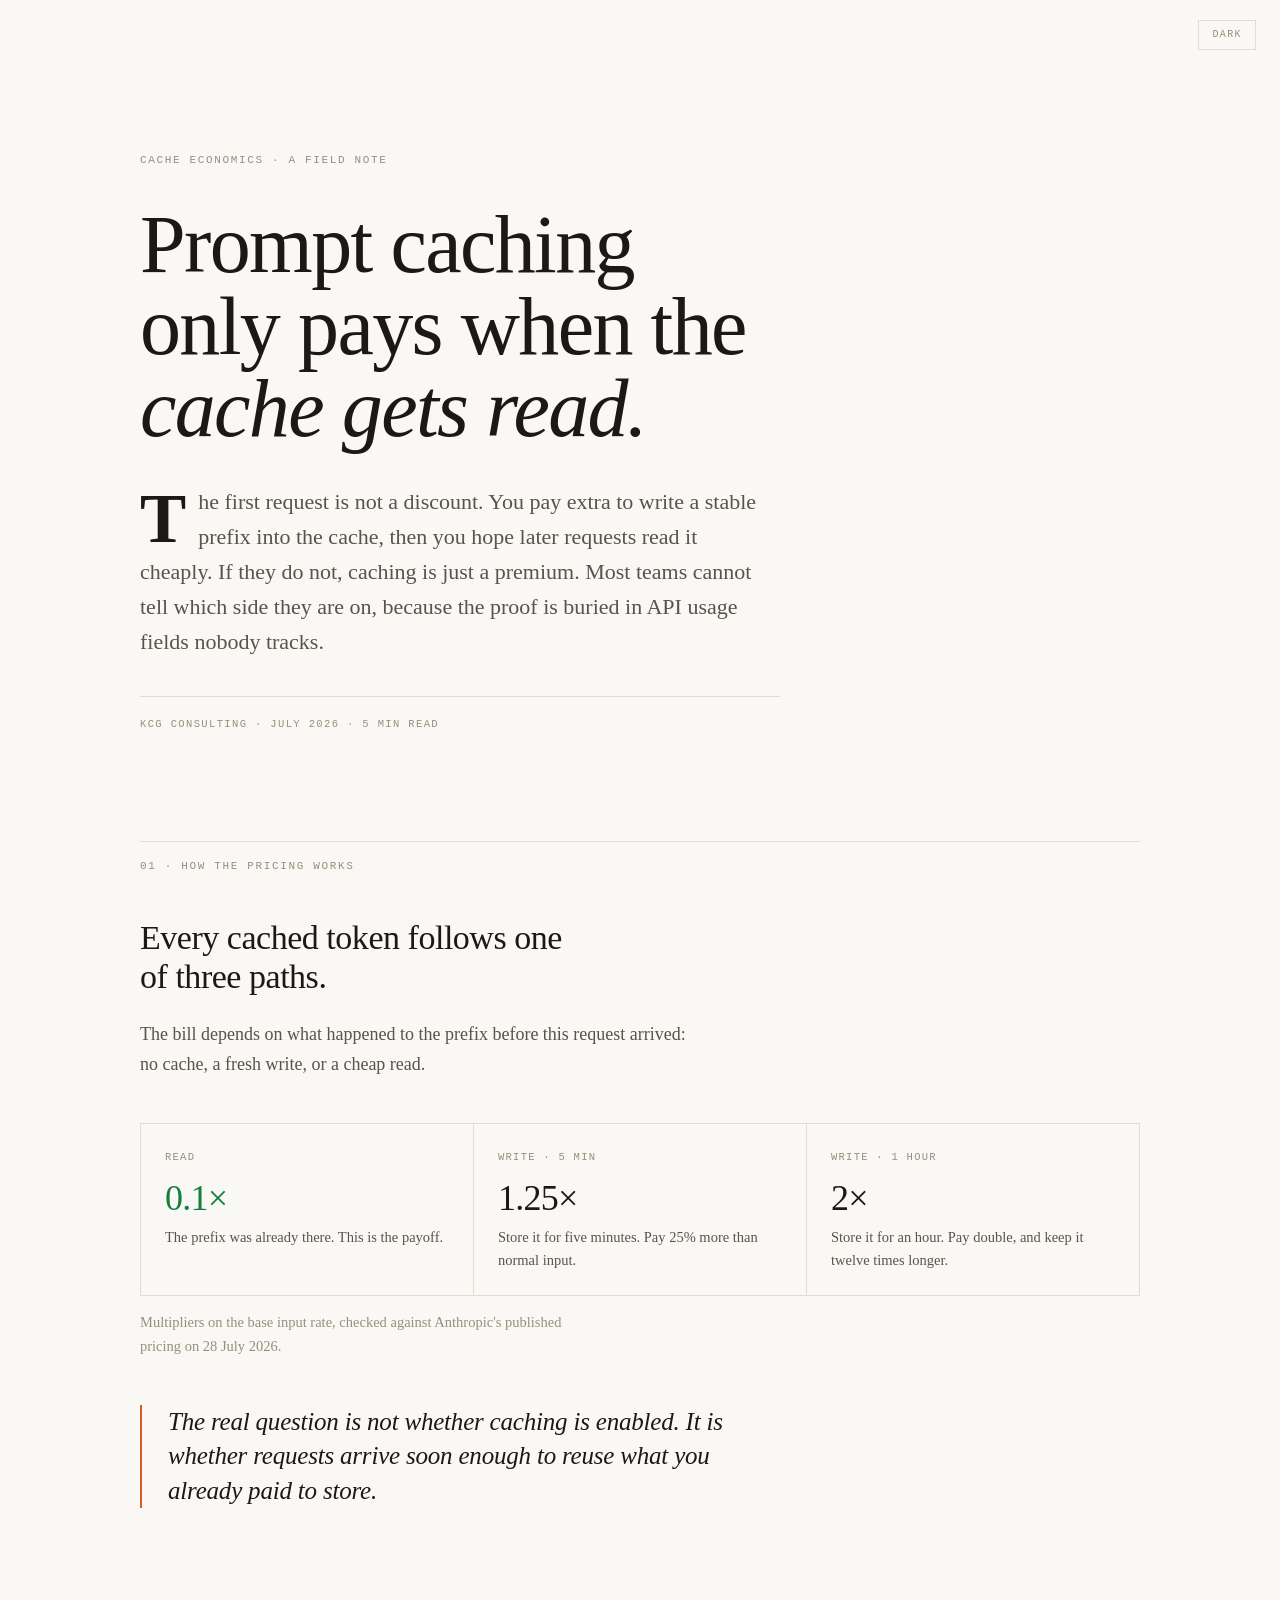
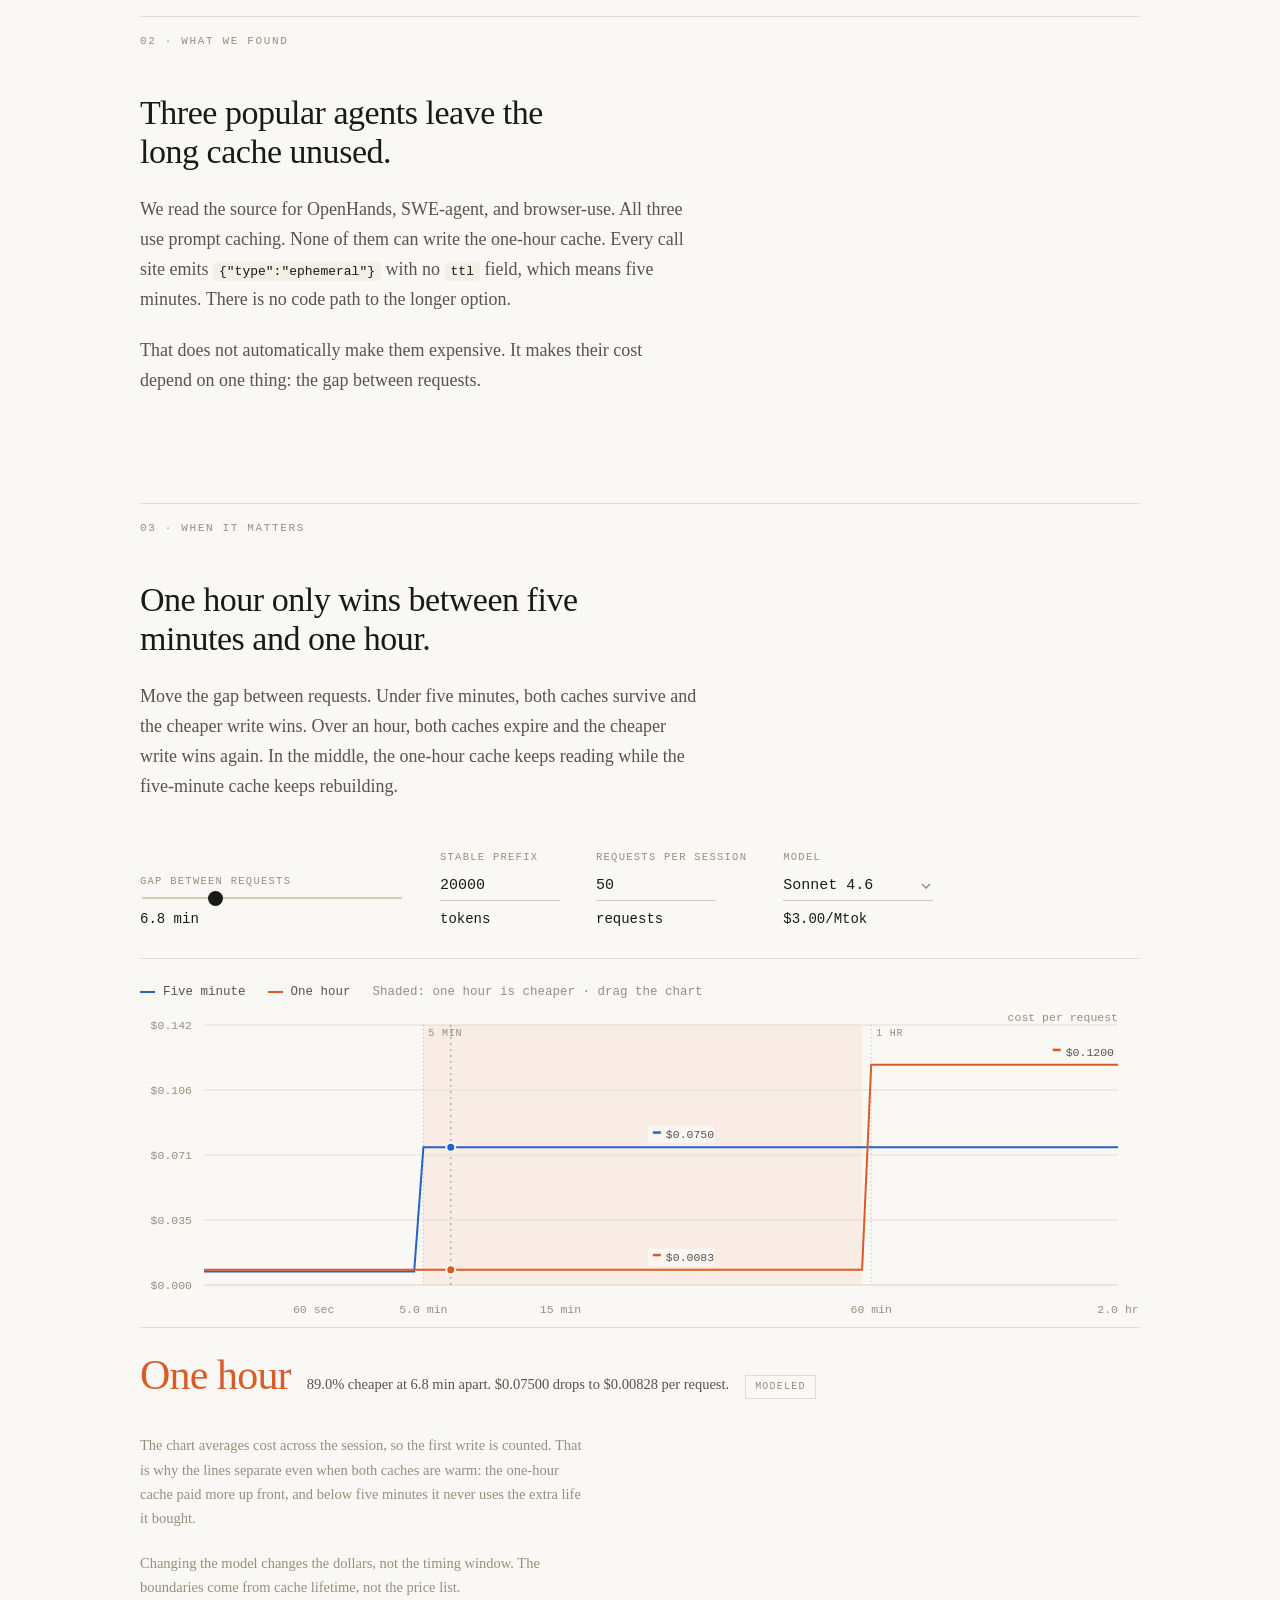
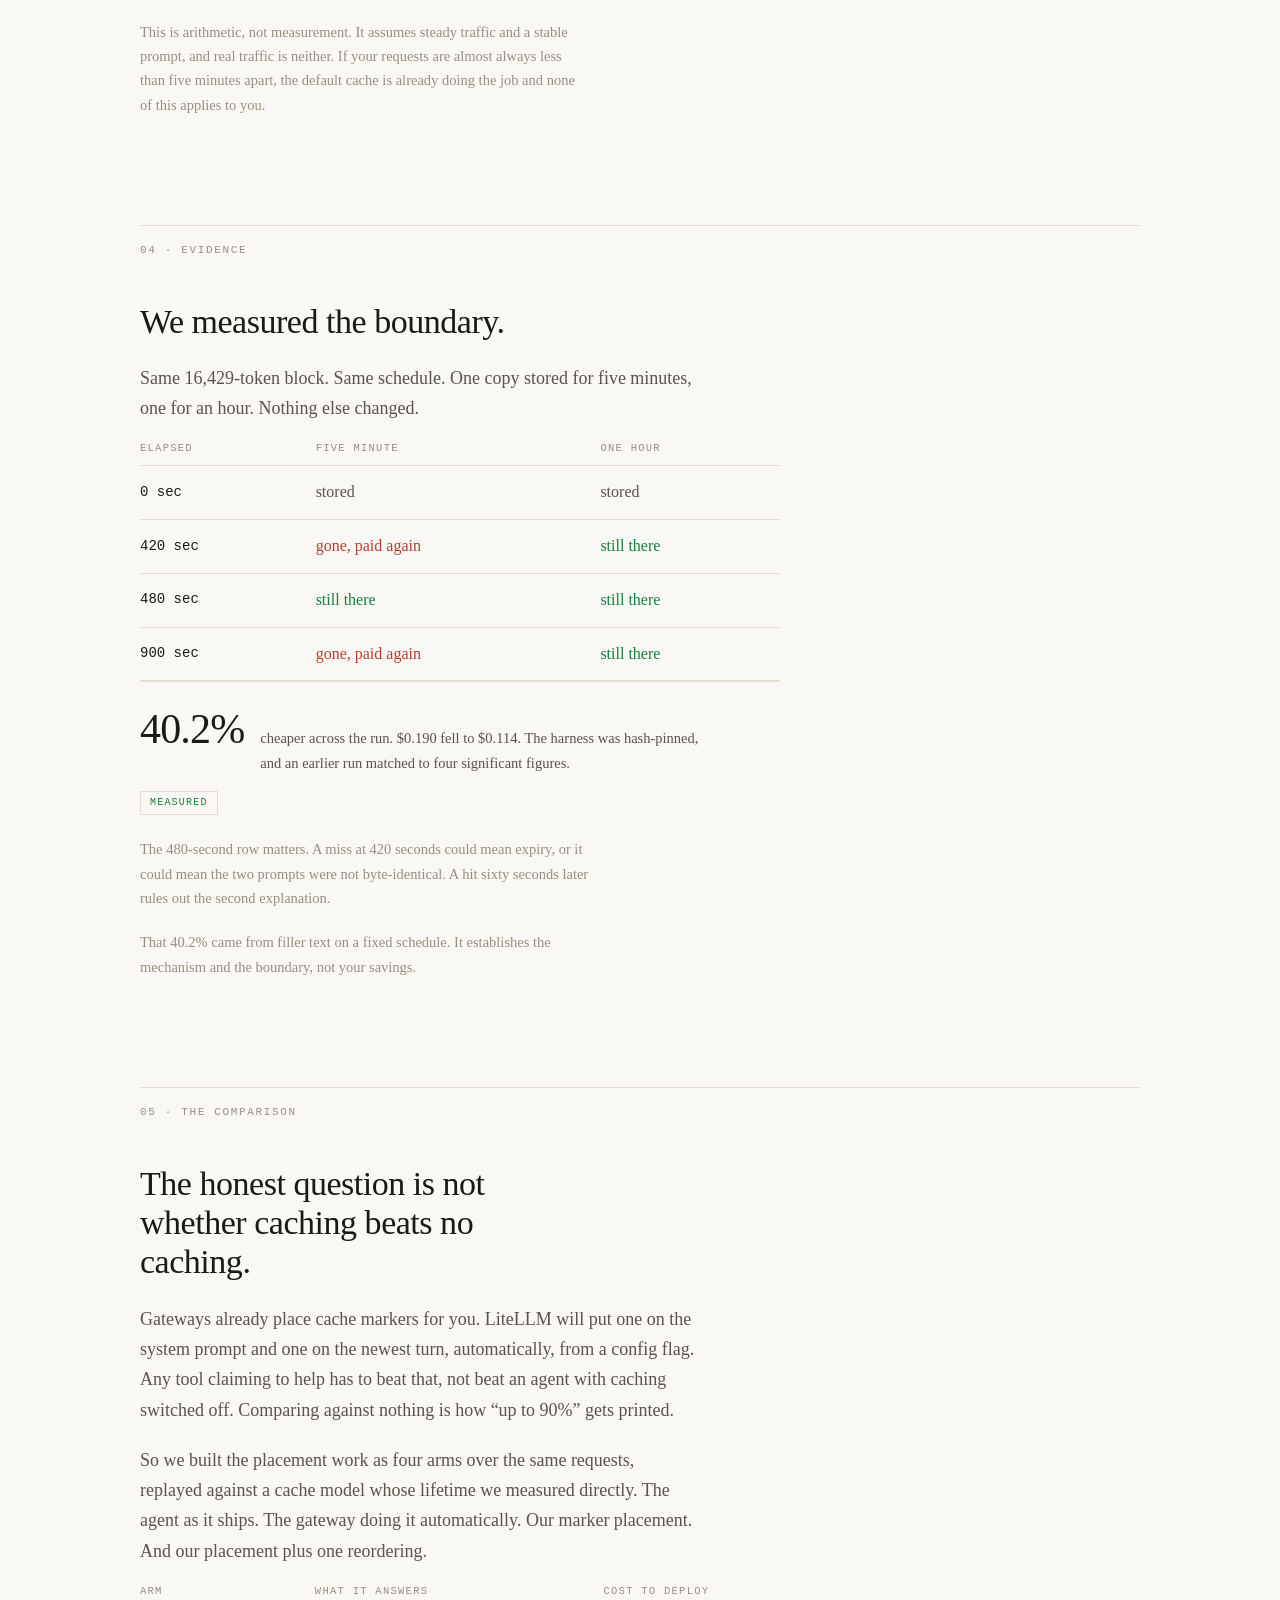
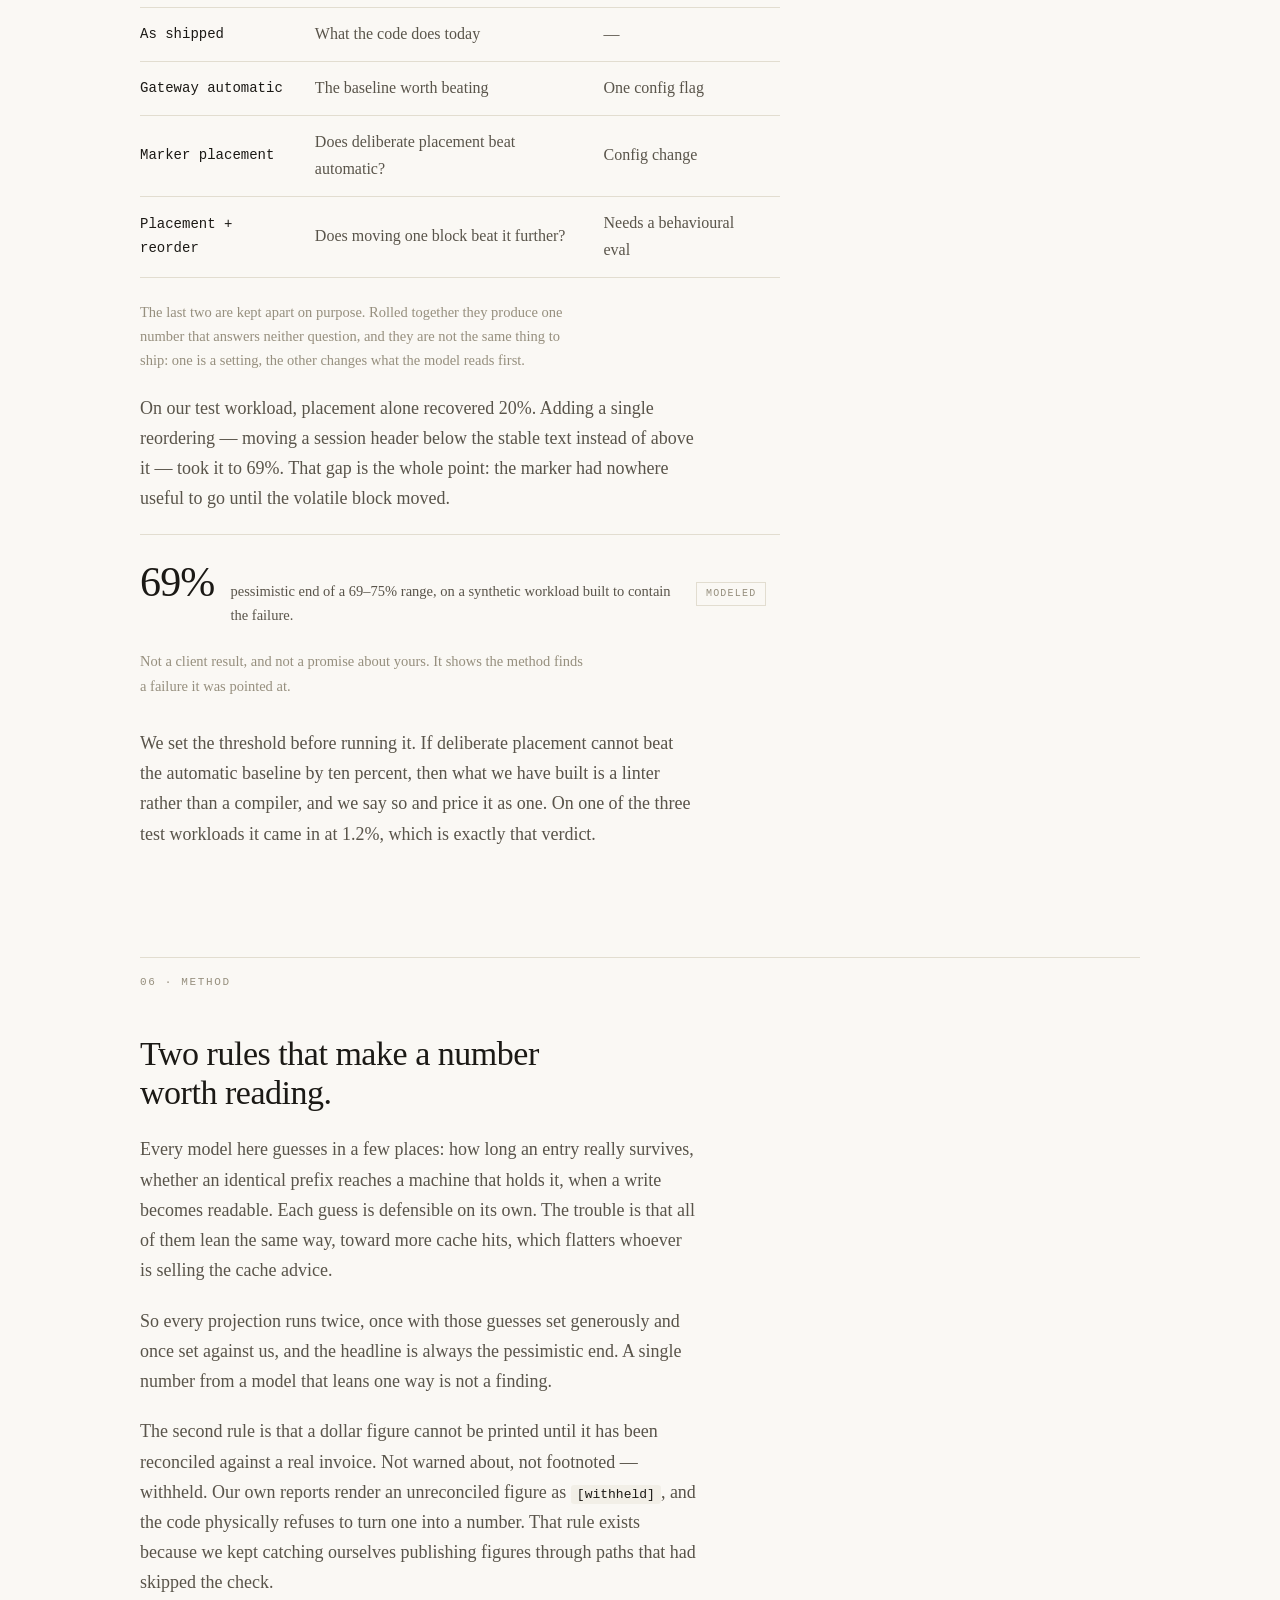
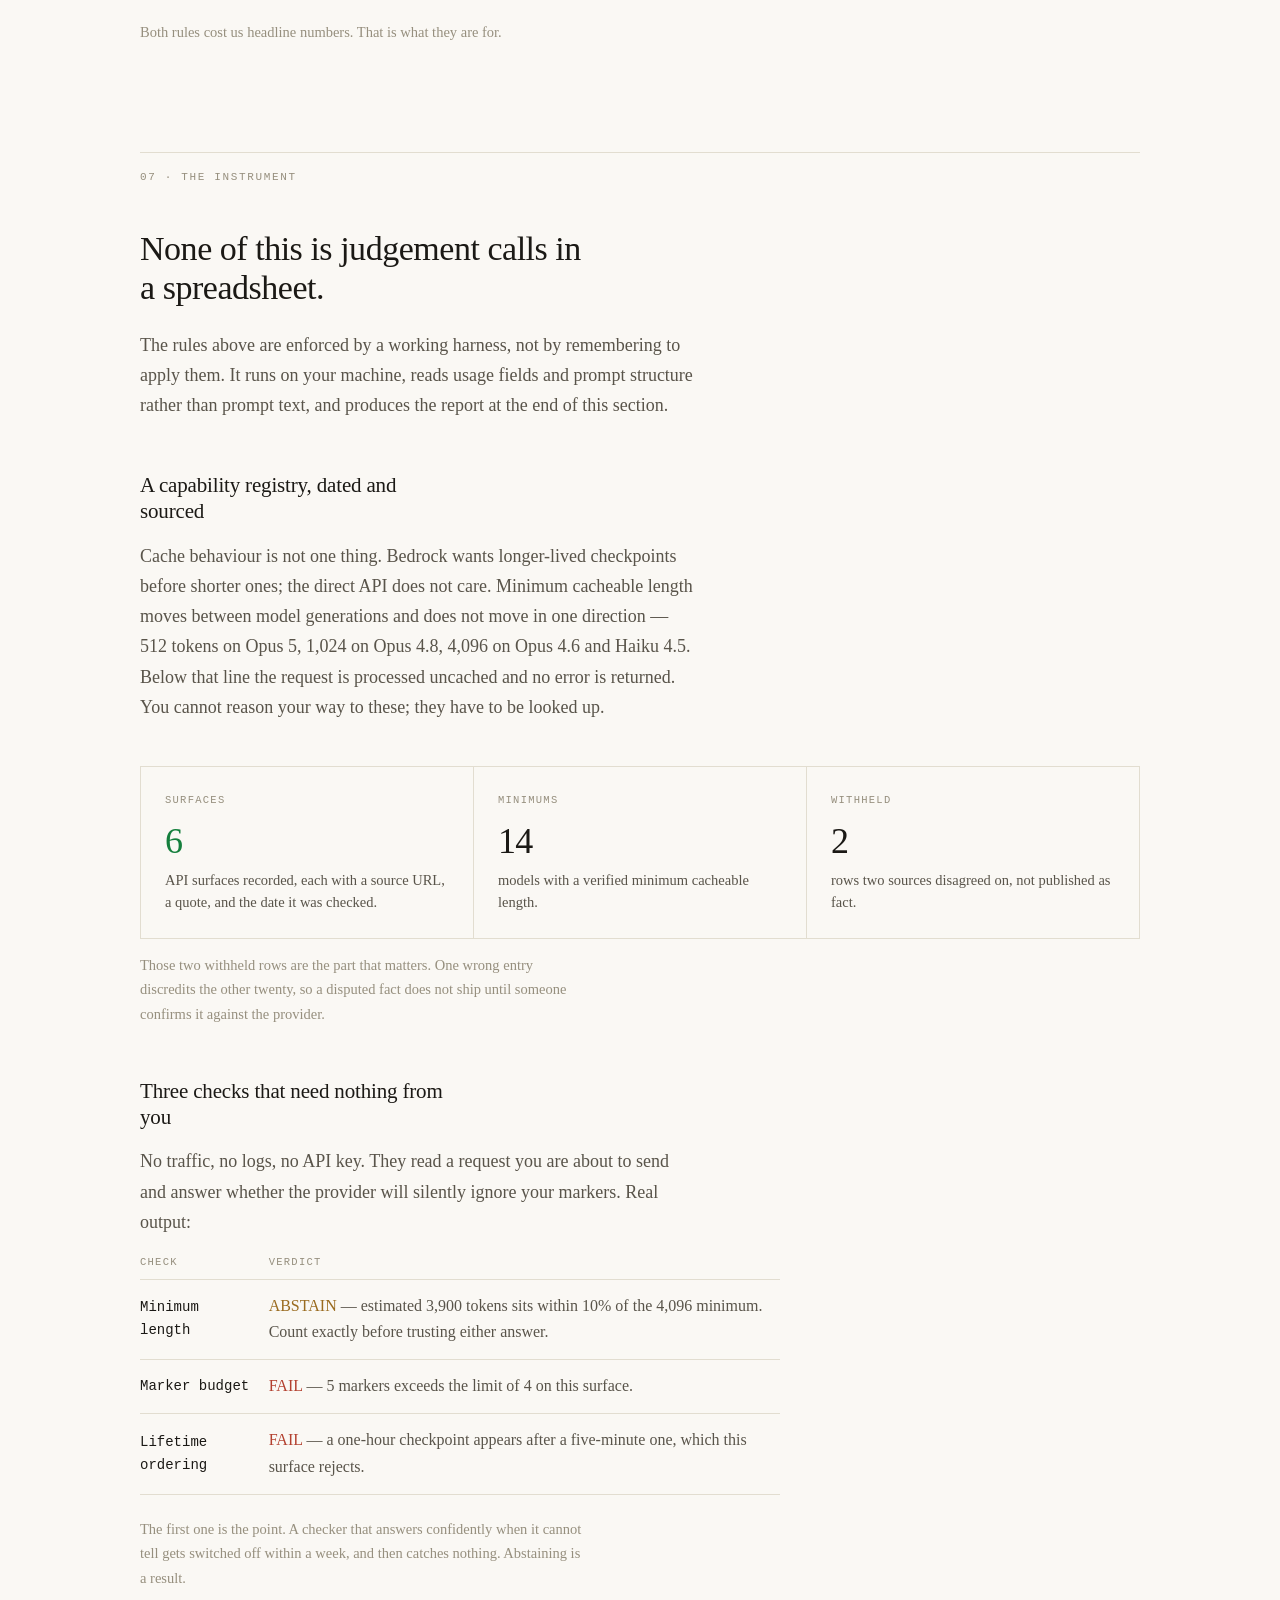
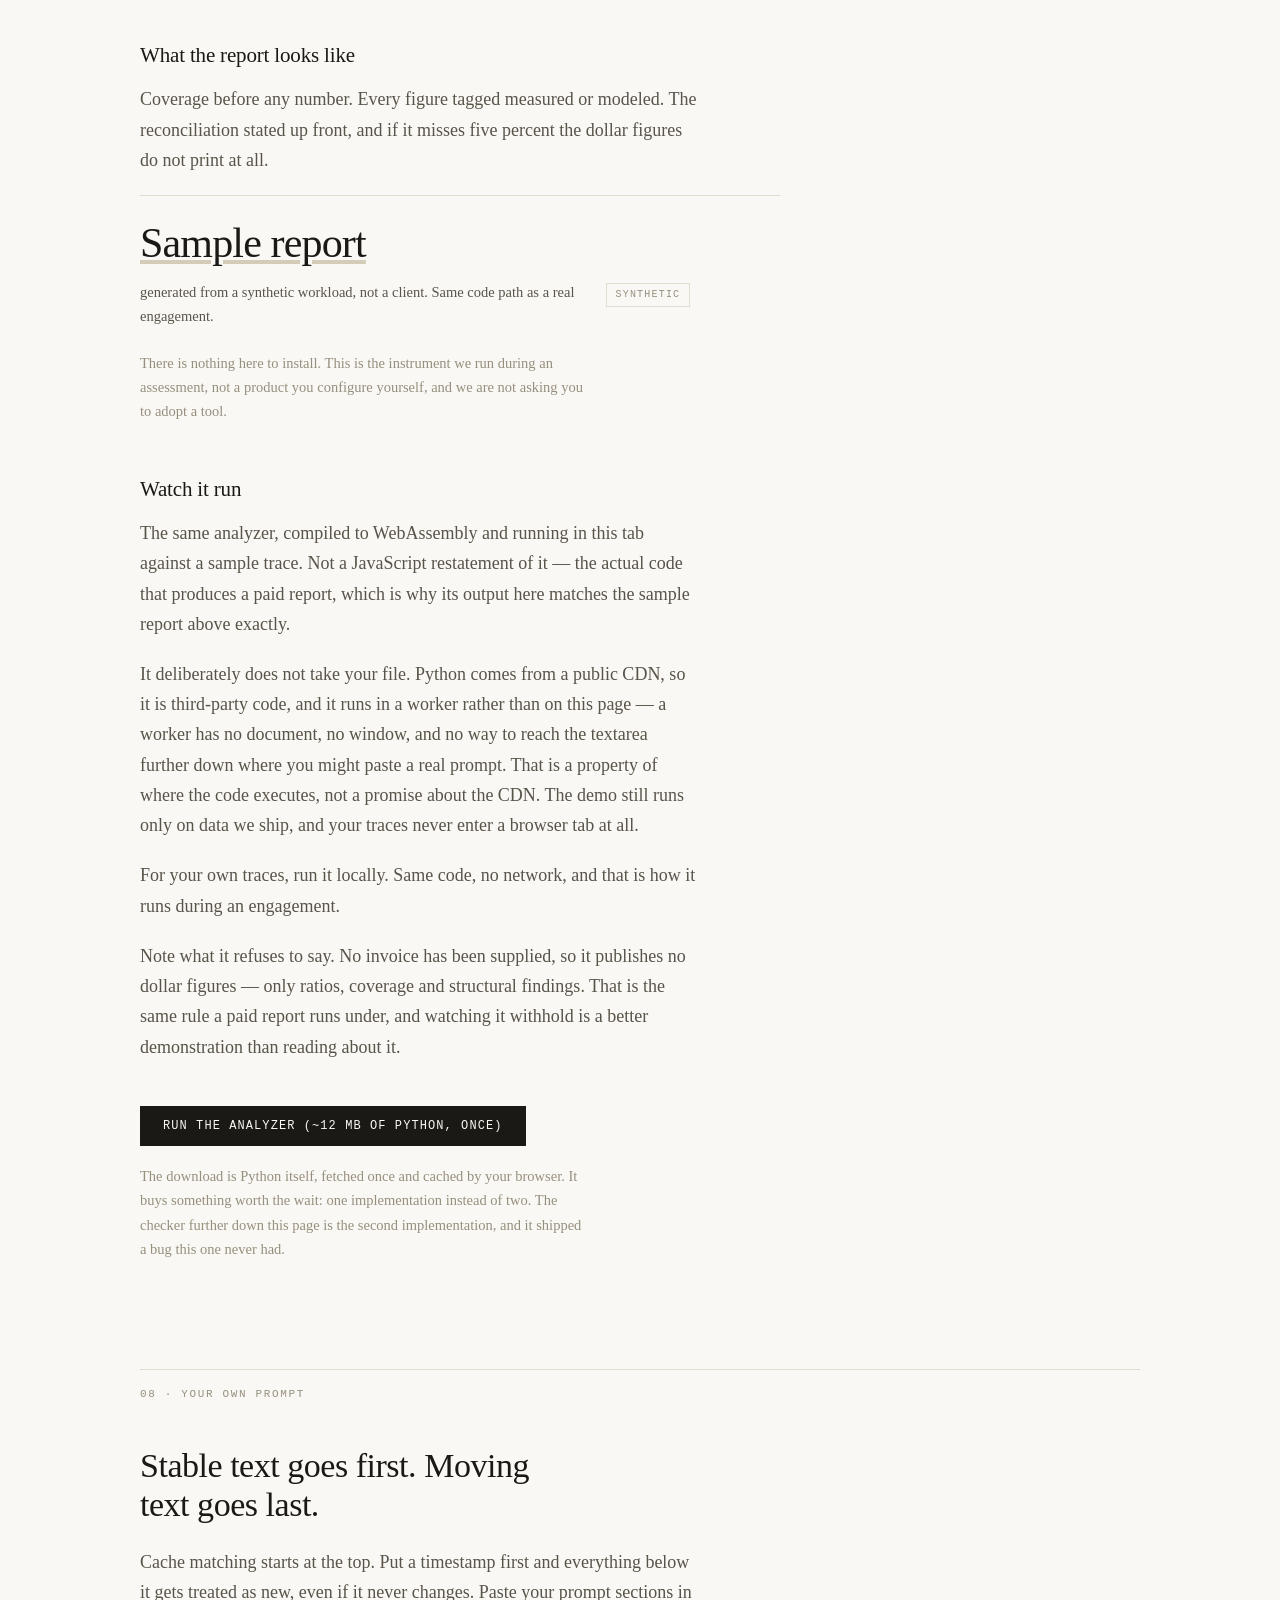
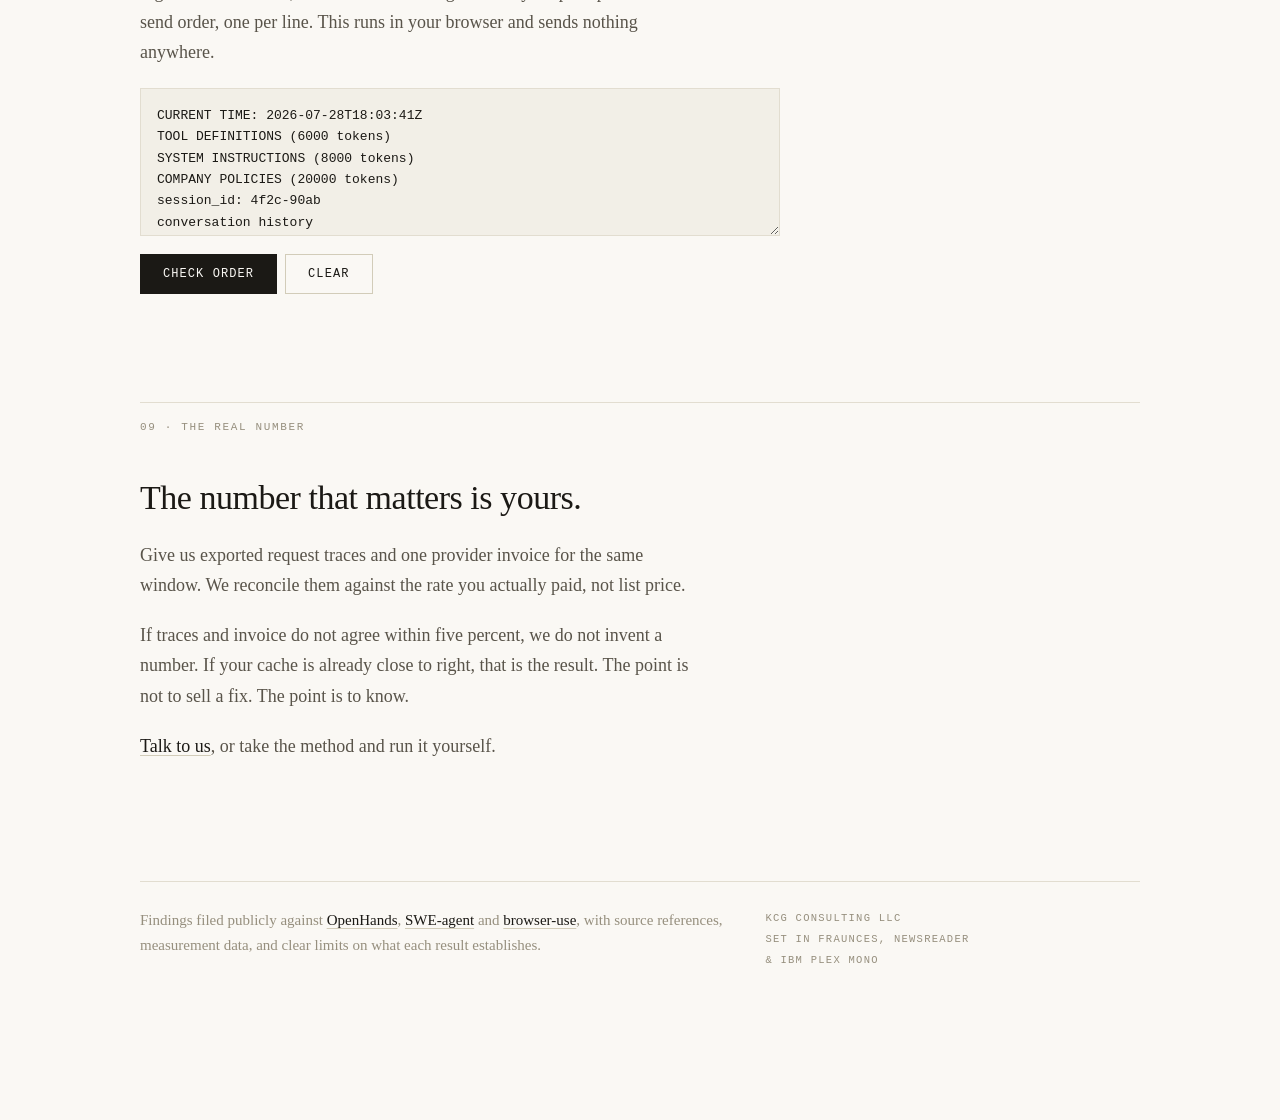
==== web/index.html @ 01558732 "cacheeconomics: prompt-cache cost analysis A cost model that separates the four token classes an LLM" ====
<!doctype html>
<html lang="en">
<head>
<meta charset="utf-8">
<title>Cache Economics — when prompt caching actually pays</title>
<meta http-equiv="Content-Security-Policy" content="default-src 'self'; script-src 'self' 'unsafe-inline'; worker-src 'self'; style-src 'self' 'unsafe-inline' https://fonts.googleapis.com; font-src https://fonts.gstatic.com; connect-src 'self'; img-src 'self' data:; base-uri 'none'; form-action 'none'; object-src 'none'">
<meta name="viewport" content="width=device-width, initial-scale=1">
<meta name="description" content="Prompt caching only pays when the cache gets read. An interactive model of cache pricing — when the five-minute write wins, when the one-hour write wins — plus measured evidence from three popular agents.">
<meta property="og:title" content="Cache Economics — when prompt caching actually pays">
<meta property="og:description" content="The first request is not a discount. Model the crossover between the five-minute and one-hour cache, and see the measured boundary.">
<meta property="og:type" content="article">
<link rel="icon" href="data:image/svg+xml,%3Csvg xmlns='http://www.w3.org/2000/svg' viewBox='0 0 32 32'%3E%3Crect width='32' height='32' rx='6' fill='%231b1915'/%3E%3Cpath d='M5 21 L13 21 L13 12 L27 12' stroke='%23d95b26' stroke-width='3' fill='none'/%3E%3Cpath d='M5 26 L19 26 L19 17 L27 17' stroke='%232563c4' stroke-width='3' fill='none'/%3E%3C/svg%3E">
<script>
  try { const t = localStorage.getItem('ce-theme');
    if (t) document.documentElement.dataset.theme = t; } catch (e) {}
</script>
<link rel="preconnect" href="https://fonts.googleapis.com">
<link rel="preconnect" href="https://fonts.gstatic.com" crossorigin>
<link href="https://fonts.googleapis.com/css2?family=Fraunces:ital,opsz,wght@0,9..144,300..650;1,9..144,300..650&family=Newsreader:ital,opsz,wght@0,6..72,400..600;1,6..72,400..600&family=IBM+Plex+Mono:ital,wght@0,400;0,500;1,400&display=swap" rel="stylesheet">
<style>
  :root {
    color-scheme: light;
    --bg: #faf8f4; --fill: #f2efe7; --rule: #e2ddd0; --rule-2: #d2ccb9;
    --ink: #1b1915; --ink-2: #59544a; --ink-3: #968f7e;
    --s5m: #2563c4; --s1h: #d95b26; --band: rgba(217,91,38,0.07);
    --ok: #157f3d; --warn: #9a6b1f; --crit: #b3402f;
    --halo: rgba(27,25,21,0.09); --edge: rgba(217,91,38,0.5);
    --sel: rgba(217,91,38,0.24);
    --serif: 'Fraunces', 'Iowan Old Style', 'Palatino Linotype', Georgia, serif;
    --text: 'Newsreader', Georgia, 'Times New Roman', serif;
    --mono: 'IBM Plex Mono', ui-monospace, SFMono-Regular, Menlo, monospace;
  }
  @media (prefers-color-scheme: dark) {
    :root:where(:not([data-theme="light"])) {
      color-scheme: dark;
      --bg: #131110; --fill: #1c1916; --rule: #2a2620; --rule-2: #3a342b;
      --ink: #efece3; --ink-2: #b3ac9c; --ink-3: #7c7566;
      --s5m: #6aa3ef; --s1h: #e0703a; --band: rgba(224,112,58,0.10);
      --ok: #3da35f; --warn: #d0a045; --crit: #e0705f;
      --halo: rgba(239,236,227,0.12); --edge: rgba(224,112,58,0.55);
      --sel: rgba(224,112,58,0.35);
    }
  }
  :root[data-theme="dark"] {
    color-scheme: dark;
    --bg: #131110; --fill: #1c1916; --rule: #2a2620; --rule-2: #3a342b;
    --ink: #efece3; --ink-2: #b3ac9c; --ink-3: #7c7566;
    --s5m: #6aa3ef; --s1h: #e0703a; --band: rgba(224,112,58,0.10);
    --ok: #3da35f; --warn: #d0a045; --crit: #e0705f;
    --halo: rgba(239,236,227,0.12); --edge: rgba(224,112,58,0.55);
    --sel: rgba(224,112,58,0.35);
  }

  * { box-sizing: border-box; }
  html { -webkit-font-smoothing: antialiased; }
  @media (prefers-reduced-motion: no-preference) { html { scroll-behavior: smooth; } }
  html.theming, html.theming *, html.theming *::before, html.theming *::after {
    transition: background-color .25s ease, color .25s ease,
      border-color .25s ease, fill .25s ease, stroke .25s ease !important; }
  body { margin: 0; background: var(--bg); color: var(--ink);
    font: 400 18px/1.68 var(--text); }
  ::selection { background: var(--sel); color: var(--ink); }
  :where(a, button, input, select, textarea):focus-visible {
    outline: 2px solid var(--s5m); outline-offset: 2px; border-radius: 2px; }
  .page { max-width: 1080px; margin: 0 auto; padding: 0 40px 150px; }
  .col { max-width: 640px; }

  /* wayfinding */
  #prog { position: fixed; top: 0; left: 0; z-index: 30; height: 2px; width: 100%;
    background: var(--s1h); transform: scaleX(0); transform-origin: 0 50%; }
  .rail { display: none; position: fixed; left: 30px; top: 50%; transform: translateY(-50%);
    z-index: 15; flex-direction: column; gap: 13px; }
  .rail .rt { font: 500 9.5px/1.5 var(--mono); letter-spacing: .16em;
    text-transform: uppercase; color: var(--ink-3); margin-bottom: 10px; }
  .rail a { display: flex; align-items: center; gap: 9px; text-decoration: none;
    font: 500 10px/1 var(--mono); letter-spacing: .1em; text-transform: uppercase;
    color: var(--ink-3); transition: color .15s; }
  .rail a i { display: block; width: 12px; height: 1px; background: var(--rule-2);
    transition: width .2s, background .2s; }
  .rail a:hover { color: var(--ink); }
  .rail a.on { color: var(--ink); }
  .rail a.on i { width: 22px; background: var(--s1h); }
  @media (min-width: 1300px) { .rail { display: flex; } }

  /* reveal on scroll (JS adds the attribute; never under reduced motion) */
  [data-reveal] { opacity: 0; transform: translateY(14px);
    transition: opacity .55s ease, transform .55s ease; }
  [data-reveal].in { opacity: 1; transform: none; }

  .sec { border-top: 1px solid var(--rule); margin-top: 108px; padding-top: 16px;
    scroll-margin-top: 44px; }
  .lab, .kicker { font: 500 11px/1.6 var(--mono); letter-spacing: .15em;
    text-transform: uppercase; color: var(--ink-3); }
  .lab { margin-bottom: 42px; }

  h1 { font-family: var(--serif); font-optical-sizing: auto;
    font-size: clamp(44px, 6.9vw, 82px); line-height: 1.0; letter-spacing: -0.02em;
    font-weight: 480; margin: 0 0 34px; max-width: 15.5ch; }
  h1 em { font-style: italic; font-weight: 420; }
  h2 { font-family: var(--serif); font-optical-sizing: auto;
    font-size: clamp(27px, 3.2vw, 34px); line-height: 1.16; letter-spacing: -0.014em;
    font-weight: 480; margin: 0 0 22px; max-width: 26ch; }
  h3 { font-family: var(--serif); font-optical-sizing: auto; font-size: 21px;
    line-height: 1.25; letter-spacing: -0.008em; font-weight: 500;
    margin: 52px 0 16px; color: var(--ink); max-width: 30ch; }
  p { margin: 0 0 20px; color: var(--ink-2); }
  .col p { max-width: 62ch; }
  .lead { font-size: 22px; line-height: 1.6; max-width: 620px; }
  .lead::first-letter { font-family: var(--serif); font-weight: 560; font-style: normal;
    font-size: 3.15em; line-height: .8; float: left; padding: 7px 12px 0 0; color: var(--ink); }
  strong { color: var(--ink); font-weight: 600; }
  a { color: var(--ink); text-decoration-color: var(--rule-2); text-underline-offset: 3px;
    transition: text-decoration-color .15s; }
  a:hover { text-decoration-color: currentColor; }
  code { font: 13px/1.5 var(--mono); color: var(--ink); background: var(--fill);
    border-radius: 3px; padding: 2px 6px; }

  .pull { font-family: var(--serif); font-style: italic; font-weight: 420;
    font-size: 25px; line-height: 1.38; letter-spacing: -0.008em;
    color: var(--ink); max-width: 25ch; margin: 46px 0 8px;
    padding-left: 26px; border-left: 2px solid var(--s1h); }

  header { padding: 152px 0 0; position: relative; }
  header .kicker { margin-bottom: 34px; }
  .dateline { font: 500 10.5px/1.8 var(--mono); letter-spacing: .13em;
    text-transform: uppercase; color: var(--ink-3); margin-top: 36px;
    padding-top: 18px; border-top: 1px solid var(--rule); max-width: 640px; }

  #themeToggle { position: fixed; top: 20px; right: 24px; z-index: 25;
    font: 500 10px/1 var(--mono); letter-spacing: .14em; text-transform: uppercase;
    cursor: pointer; color: var(--ink-3); background: var(--bg);
    border: 1px solid var(--rule); padding: 9px 13px; margin: 0;
    transition: color .15s, border-color .15s; }
  #themeToggle:hover { color: var(--ink); border-color: var(--ink-3); }

  .prices { display: grid; grid-template-columns: repeat(3, 1fr); gap: 1px;
    background: var(--rule); border: 1px solid var(--rule); margin: 44px 0 14px; }
  .price { background: var(--bg); padding: 26px 24px 24px; transition: background .15s; }
  .price:hover { background: var(--fill); }
  .price .k { font: 500 10.5px/1.5 var(--mono); letter-spacing: .12em;
    text-transform: uppercase; color: var(--ink-3); margin-bottom: 14px; }
  .price .n { font-family: var(--serif); font-size: 36px; font-weight: 500;
    letter-spacing: -0.02em; display: block; line-height: 1; }
  .price:first-child .n { color: var(--ok); }
  .price .d { font-size: 14.5px; color: var(--ink-2); margin-top: 10px; line-height: 1.55; }

  .ctls { display: flex; flex-wrap: wrap; gap: 30px 36px; align-items: flex-end;
    padding-bottom: 28px; border-bottom: 1px solid var(--rule); margin-top: 50px; }
  .ctl { display: flex; flex-direction: column; gap: 9px; }
  .ctl > span:first-child { font: 500 10.5px/1 var(--mono); letter-spacing: .12em;
    text-transform: uppercase; color: var(--ink-3); }
  .val { font: 400 14px/1.4 var(--mono); color: var(--ink); }
  input[type=range] { -webkit-appearance: none; appearance: none; width: 260px;
    max-width: 100%; height: 2px; background: var(--rule-2); outline: none; cursor: pointer; }
  input[type=range]::-webkit-slider-thumb { -webkit-appearance: none; width: 15px; height: 15px;
    border-radius: 50%; background: var(--ink); cursor: pointer; border: none;
    transition: box-shadow .15s; }
  input[type=range]::-moz-range-thumb { width: 15px; height: 15px; border-radius: 50%;
    background: var(--ink); cursor: pointer; border: none; transition: box-shadow .15s; }
  input[type=range]:hover::-webkit-slider-thumb,
  input[type=range]:focus-visible::-webkit-slider-thumb { box-shadow: 0 0 0 7px var(--halo); }
  input[type=range]:hover::-moz-range-thumb,
  input[type=range]:focus-visible::-moz-range-thumb { box-shadow: 0 0 0 7px var(--halo); }
  input[type=range]:focus-visible { outline: none; }
  input[type=number], select { font: 400 15px/1.4 var(--mono); color: var(--ink);
    background: transparent; border: 0; border-bottom: 1px solid var(--rule-2);
    padding: 4px 0; width: 120px; transition: border-color .15s; }
  input[type=number]:hover, select:hover { border-bottom-color: var(--ink-3); }
  select { width: 150px; -webkit-appearance: none; appearance: none; border-radius: 0;
    padding-right: 18px; cursor: pointer;
    background-image: url("data:image/svg+xml,%3Csvg xmlns='http://www.w3.org/2000/svg' width='10' height='6' viewBox='0 0 10 6'%3E%3Cpath d='M1 1l4 4 4-4' stroke='%23968f7e' stroke-width='1.5' fill='none'/%3E%3C/svg%3E");
    background-repeat: no-repeat; background-position: right 2px center; }

  .legend { display: flex; flex-wrap: wrap; row-gap: 8px; gap: 8px 22px;
    font: 400 12.5px/1.5 var(--mono); color: var(--ink-2); margin: 24px 0 6px; }
  .key { display: inline-flex; align-items: center; gap: 8px; white-space: nowrap; }
  .sw { width: 15px; height: 2.5px; }

  #chart { cursor: ew-resize; user-select: none; -webkit-user-select: none;
    touch-action: none; display: block; }

  .out { display: flex; align-items: baseline; gap: 16px; flex-wrap: wrap;
    padding-top: 26px; border-top: 1px solid var(--rule); }
  .out .big { font-family: var(--serif); font-size: 42px; font-weight: 500;
    letter-spacing: -0.02em; line-height: 1; transition: color .2s; }
  #winner.w1 { color: var(--s1h); }
  #winner.w5 { color: var(--s5m); }
  .tag { font: 500 10px/1 var(--mono); letter-spacing: .12em; text-transform: uppercase;
    padding: 6px 9px; border: 1px solid var(--rule); color: var(--ink-3); }
  .tag.m { color: var(--ok); }

  table { border-collapse: collapse; width: 100%; max-width: 640px; font-size: 16px; }
  th { text-align: left; padding: 0 16px 11px 0; font: 500 10.5px/1 var(--mono);
    letter-spacing: .12em; text-transform: uppercase; color: var(--ink-3);
    border-bottom: 1px solid var(--rule); }
  td { padding: 13px 16px 13px 0; border-bottom: 1px solid var(--rule); color: var(--ink-2); }
  td:first-child { color: var(--ink); font-family: var(--mono); font-size: 14px; }
  tbody tr { transition: background .12s; }
  tbody tr:hover { background: var(--fill); }
  .hit { color: var(--ok); }
  .miss { color: var(--crit); }
  .runner { display: flex; gap: 12px; align-items: center; flex-wrap: wrap; margin: 26px 0 0; }
  .out-pre { margin-top: 22px; padding: 20px; background: var(--fill); border: 1px solid var(--rule);
    font: 400 12.5px/1.65 var(--mono); color: var(--ink); white-space: pre-wrap;
    overflow-x: auto; max-height: 520px; }
  /* Abstain is not a failure. Colouring it like one contradicts the point
     that a checker which cannot tell should say so. */
  .abst { color: var(--warn); }

  textarea { width: 100%; max-width: 640px; min-height: 148px; display: block;
    font: 13px/1.65 var(--mono); padding: 16px; color: var(--ink);
    background: var(--fill); border: 1px solid var(--rule); resize: vertical;
    transition: border-color .15s; }
  textarea:hover { border-color: var(--ink-3); }
  button { font: 500 12px/1 var(--mono); letter-spacing: .09em; text-transform: uppercase;
    padding: 13px 22px; cursor: pointer; margin: 18px 8px 0 0;
    color: var(--bg); background: var(--ink); border: 1px solid var(--ink);
    transition: opacity .15s, background .15s, color .15s, border-color .15s; }
  button:hover { opacity: .82; }
  button:active { opacity: .7; }
  button.g { color: var(--ink); background: transparent; border-color: var(--rule-2); }
  button.g:hover { opacity: 1; border-color: var(--ink-3); background: var(--fill); }

  .find { display: flex; gap: 15px; padding: 17px 0; border-bottom: 1px solid var(--rule);
    font-size: 15.5px; max-width: 640px; }
  .find b { display: block; color: var(--ink); font-weight: 600; margin-bottom: 4px; }
  .find span.t { color: var(--ink-2); font-size: 15px; line-height: 1.6; }
  .bar { width: 3px; flex: none; border-radius: 2px; }
  .note { font-size: 14.5px; color: var(--ink-3); max-width: 62ch; }
  ul { padding-left: 0; list-style: none; max-width: 62ch; }
  li { color: var(--ink-2); padding: 15px 0; border-bottom: 1px solid var(--rule); }

  footer { border-top: 1px solid var(--rule); margin-top: 120px; padding-top: 26px;
    font-size: 15px; color: var(--ink-3); display: grid; gap: 26px; }
  footer .colophon { font: 500 10.5px/2 var(--mono); letter-spacing: .12em;
    text-transform: uppercase; }
  @media (min-width: 760px) { footer { grid-template-columns: 1.6fr 1fr; } }

  @media (max-width: 720px) {
    .page { padding: 0 22px 100px; } header { padding-top: 96px; }
    .prices { grid-template-columns: 1fr; }
    .lead::first-letter { font-size: 2.8em; }
    .pull { font-size: 22px; }
  }
  @media (prefers-reduced-motion: reduce) {
    *, *::before, *::after { transition: none !important; }
    [data-reveal] { opacity: 1 !important; transform: none !important; }
  }
</style>
</head>
<body>

<div id="prog" aria-hidden="true"></div>
<button id="themeToggle" aria-label="Toggle color theme">Dark</button>

<nav class="rail" aria-label="Sections">
  <span class="rt">Cache<br>economics</span>
  <a href="#s1"><i></i>01 · Pricing</a>
  <a href="#s2"><i></i>02 · Findings</a>
  <a href="#s3"><i></i>03 · Model</a>
  <a href="#s4"><i></i>04 · Evidence</a>
  <a href="#s5"><i></i>05 · Comparison</a>
  <a href="#s6"><i></i>06 · Method</a>
  <a href="#s7"><i></i>07 · Instrument</a>
  <a href="#s8"><i></i>08 · Your prompt</a>
  <a href="#s9"><i></i>09 · Contact</a>
</nav>

<div class="page">

<header>
  <div class="kicker">Cache economics &middot; a field note</div>
  <h1>Prompt caching only pays when the <em>cache gets read.</em></h1>
  <p class="lead">The first request is not a discount. You pay extra to write a stable prefix into the cache, then you hope later requests read it cheaply. If they do not, caching is just a premium. Most teams cannot tell which side they are on, because the proof is buried in API usage fields nobody tracks.</p>
  <div class="dateline">KCG Consulting &middot; July 2026 &middot; 5 min read</div>
</header>

<section class="sec" id="s1">
  <div class="lab">01 &middot; How the pricing works</div>
  <h2>Every cached token follows one of three paths.</h2>
  <div class="col"><p>The bill depends on what happened to the prefix before this request arrived: no cache, a fresh write, or a cheap read.</p></div>
  <div class="prices">
    <div class="price"><div class="k">Read</div><span class="n">0.1&times;</span>
      <div class="d">The prefix was already there. This is the payoff.</div></div>
    <div class="price"><div class="k">Write &middot; 5 min</div><span class="n">1.25&times;</span>
      <div class="d">Store it for five minutes. Pay 25% more than normal input.</div></div>
    <div class="price"><div class="k">Write &middot; 1 hour</div><span class="n">2&times;</span>
      <div class="d">Store it for an hour. Pay double, and keep it twelve times longer.</div></div>
  </div>
  <div class="col">
    <p class="note">Multipliers on the base input rate, checked against Anthropic's published pricing on 28 July 2026.</p>
    <p class="pull">The real question is not whether caching is enabled. It is whether requests arrive soon enough to reuse what you already paid to store.</p>
  </div>
</section>

<section class="sec" id="s2">
  <div class="lab">02 &middot; What we found</div>
  <h2>Three popular agents leave the long cache unused.</h2>
  <div class="col">
    <p>We read the source for OpenHands, SWE-agent, and browser-use. All three use prompt caching. None of them can write the one-hour cache. Every call site emits <code>{"type":"ephemeral"}</code> with no <code>ttl</code> field, which means five minutes. There is no code path to the longer option.</p>
    <p>That does not automatically make them expensive. It makes their cost depend on one thing: the gap between requests.</p>
  </div>
</section>

<section class="sec" id="s3">
  <div class="lab">03 &middot; When it matters</div>
  <h2>One hour only wins between five minutes and one hour.</h2>
  <div class="col"><p>Move the gap between requests. Under five minutes, both caches survive and the cheaper write wins. Over an hour, both caches expire and the cheaper write wins again. In the middle, the one-hour cache keeps reading while the five-minute cache keeps rebuilding.</p></div>

  <div class="ctls">
    <label class="ctl"><span>Gap between requests</span>
      <input type="range" id="gap" min="0" max="100" value="27" step="1">
      <span class="val" id="gapLabel">6.8 min</span></label>
    <label class="ctl"><span>Stable prefix</span>
      <input type="number" id="prefix" value="20000" min="512" max="500000" step="1000">
      <span class="val">tokens</span></label>
    <label class="ctl"><span>Requests per session</span>
      <input type="number" id="nreq" value="50" min="2" max="100000" step="10">
      <span class="val">requests</span></label>
    <label class="ctl"><span>Model</span>
      <select id="model">
        <option value="claude-sonnet-4-6">Sonnet 4.6</option>
        <option value="claude-sonnet-5">Sonnet 5</option>
        <option value="claude-opus-4-8">Opus 4.8</option>
        <option value="claude-haiku-4-5">Haiku 4.5</option>
      </select>
      <span class="val" id="rateLabel"></span></label>
  </div>

  <div class="legend">
    <span class="key"><span class="sw" style="background:var(--s5m)"></span>Five minute</span>
    <span class="key"><span class="sw" style="background:var(--s1h)"></span>One hour</span>
    <span class="key" style="color:var(--ink-3)">Shaded: one hour is cheaper &middot; drag the chart</span>
  </div>
  <svg id="chart" viewBox="0 0 1000 320" width="100%" role="img"
    aria-label="Cost per request against the gap between requests, comparing five-minute and one-hour cache lifetimes"></svg>

  <div class="out">
    <span class="big" id="winner">&mdash;</span>
    <span id="detail" class="note" style="color:var(--ink-2)"></span>
    <span class="tag">Modeled</span>
  </div>
  <p class="note" id="guard" style="margin-top:16px"></p>
  <p class="note" style="margin-top:34px">The chart averages cost across the session, so the first write is counted. That is why the lines separate even when both caches are warm: the one-hour cache paid more up front, and below five minutes it never uses the extra life it bought.</p>
  <p class="note">Changing the model changes the dollars, not the timing window. The boundaries come from cache lifetime, not the price list.</p>
  <p class="note">This is arithmetic, not measurement. It assumes steady traffic and a stable prompt, and real traffic is neither. If your requests are almost always less than five minutes apart, the default cache is already doing the job and none of this applies to you.</p>
</section>

<section class="sec" id="s4">
  <div class="lab">04 &middot; Evidence</div>
  <h2>We measured the boundary.</h2>
  <div class="col"><p>Same 16,429-token block. Same schedule. One copy stored for five minutes, one for an hour. Nothing else changed.</p></div>

  <table>
    <thead><tr><th>Elapsed</th><th>Five minute</th><th>One hour</th></tr></thead>
    <tbody>
      <tr><td>0 sec</td><td>stored</td><td>stored</td></tr>
      <tr><td>420 sec</td><td><span class="miss">gone, paid again</span></td><td><span class="hit">still there</span></td></tr>
      <tr><td>480 sec</td><td><span class="hit">still there</span></td><td><span class="hit">still there</span></td></tr>
      <tr><td>900 sec</td><td><span class="miss">gone, paid again</span></td><td><span class="hit">still there</span></td></tr>
    </tbody>
  </table>

  <div class="out" style="max-width:640px">
    <span class="big">40.2%</span>
    <span class="note" style="color:var(--ink-2)">cheaper across the run. $0.190 fell to $0.114. The harness was hash-pinned, and an earlier run matched to four significant figures.</span>
    <span class="tag m">Measured</span>
  </div>
  <p class="note" style="margin-top:22px">The 480-second row matters. A miss at 420 seconds could mean expiry, or it could mean the two prompts were not byte-identical. A hit sixty seconds later rules out the second explanation.</p>
  <p class="note">That 40.2% came from filler text on a fixed schedule. It establishes the mechanism and the boundary, not your savings.</p>
</section>

<section class="sec" id="s5">
  <div class="lab">05 &middot; The comparison</div>
  <h2>The honest question is not whether caching beats no caching.</h2>
  <div class="col"><p>Gateways already place cache markers for you. LiteLLM will put one on the system prompt and one on the newest turn, automatically, from a config flag. Any tool claiming to help has to beat that, not beat an agent with caching switched off. Comparing against nothing is how &ldquo;up to 90%&rdquo; gets printed.</p></div>

  <div class="col"><p>So we built the placement work as four arms over the same requests, replayed against a cache model whose lifetime we measured directly. The agent as it ships. The gateway doing it automatically. Our marker placement. And our placement plus one reordering.</p></div>

  <table>
    <thead><tr><th>Arm</th><th>What it answers</th><th>Cost to deploy</th></tr></thead>
    <tbody>
      <tr><td>As shipped</td><td>What the code does today</td><td>&mdash;</td></tr>
      <tr><td>Gateway automatic</td><td>The baseline worth beating</td><td>One config flag</td></tr>
      <tr><td>Marker placement</td><td>Does deliberate placement beat automatic?</td><td>Config change</td></tr>
      <tr><td>Placement + reorder</td><td>Does moving one block beat it further?</td><td>Needs a behavioural eval</td></tr>
    </tbody>
  </table>

  <p class="note" style="margin-top:22px">The last two are kept apart on purpose. Rolled together they produce one number that answers neither question, and they are not the same thing to ship: one is a setting, the other changes what the model reads first.</p>

  <div class="col"><p>On our test workload, placement alone recovered 20%. Adding a single reordering &mdash; moving a session header below the stable text instead of above it &mdash; took it to 69%. That gap is the whole point: the marker had nowhere useful to go until the volatile block moved.</p></div>

  <div class="out" style="max-width:640px">
    <span class="big">69%</span>
    <span class="note" style="color:var(--ink-2)">pessimistic end of a 69&ndash;75% range, on a synthetic workload built to contain the failure.</span>
    <span class="tag">Modeled</span>
  </div>
  <p class="note" style="margin-top:22px">Not a client result, and not a promise about yours. It shows the method finds a failure it was pointed at.</p>

  <div class="col" style="margin-top:30px"><p>We set the threshold before running it. If deliberate placement cannot beat the automatic baseline by ten percent, then what we have built is a linter rather than a compiler, and we say so and price it as one. On one of the three test workloads it came in at 1.2%, which is exactly that verdict.</p></div>
</section>

<section class="sec" id="s6">
  <div class="lab">06 &middot; Method</div>
  <h2>Two rules that make a number worth reading.</h2>
  <div class="col"><p>Every model here guesses in a few places: how long an entry really survives, whether an identical prefix reaches a machine that holds it, when a write becomes readable. Each guess is defensible on its own. The trouble is that all of them lean the same way, toward more cache hits, which flatters whoever is selling the cache advice.</p></div>

  <div class="col"><p>So every projection runs twice, once with those guesses set generously and once set against us, and the headline is always the pessimistic end. A single number from a model that leans one way is not a finding.</p></div>

  <div class="col"><p>The second rule is that a dollar figure cannot be printed until it has been reconciled against a real invoice. Not warned about, not footnoted &mdash; withheld. Our own reports render an unreconciled figure as <code>[withheld]</code>, and the code physically refuses to turn one into a number. That rule exists because we kept catching ourselves publishing figures through paths that had skipped the check.</p></div>

  <p class="note" style="margin-top:22px">Both rules cost us headline numbers. That is what they are for.</p>
</section>

<section class="sec" id="s7">
  <div class="lab">07 &middot; The instrument</div>
  <h2>None of this is judgement calls in a spreadsheet.</h2>
  <div class="col"><p>The rules above are enforced by a working harness, not by remembering to apply them. It runs on your machine, reads usage fields and prompt structure rather than prompt text, and produces the report at the end of this section.</p></div>

  <h3>A capability registry, dated and sourced</h3>
  <div class="col"><p>Cache behaviour is not one thing. Bedrock wants longer-lived checkpoints before shorter ones; the direct API does not care. Minimum cacheable length moves between model generations and does not move in one direction &mdash; 512 tokens on Opus 5, 1,024 on Opus 4.8, 4,096 on Opus 4.6 and Haiku 4.5. Below that line the request is processed uncached and no error is returned. You cannot reason your way to these; they have to be looked up.</p></div>

  <div class="prices">
    <div class="price"><div class="k">Surfaces</div><span class="n">6</span>
      <div class="d">API surfaces recorded, each with a source URL, a quote, and the date it was checked.</div></div>
    <div class="price"><div class="k">Minimums</div><span class="n">14</span>
      <div class="d">models with a verified minimum cacheable length.</div></div>
    <div class="price"><div class="k">Withheld</div><span class="n">2</span>
      <div class="d">rows two sources disagreed on, not published as fact.</div></div>
  </div>
  <p class="note">Those two withheld rows are the part that matters. One wrong entry discredits the other twenty, so a disputed fact does not ship until someone confirms it against the provider.</p>

  <h3>Three checks that need nothing from you</h3>
  <div class="col"><p>No traffic, no logs, no API key. They read a request you are about to send and answer whether the provider will silently ignore your markers. Real output:</p></div>

  <table>
    <thead><tr><th>Check</th><th>Verdict</th></tr></thead>
    <tbody>
      <tr><td>Minimum length</td><td><span class="abst">ABSTAIN</span> &mdash; estimated 3,900 tokens sits within 10% of the 4,096 minimum. Count exactly before trusting either answer.</td></tr>
      <tr><td>Marker budget</td><td><span class="miss">FAIL</span> &mdash; 5 markers exceeds the limit of 4 on this surface.</td></tr>
      <tr><td>Lifetime ordering</td><td><span class="miss">FAIL</span> &mdash; a one-hour checkpoint appears after a five-minute one, which this surface rejects.</td></tr>
    </tbody>
  </table>

  <p class="note" style="margin-top:22px">The first one is the point. A checker that answers confidently when it cannot tell gets switched off within a week, and then catches nothing. Abstaining is a result.</p>

  <h3>What the report looks like</h3>
  <div class="col"><p>Coverage before any number. Every figure tagged measured or modeled. The reconciliation stated up front, and if it misses five percent the dollar figures do not print at all.</p></div>

  <div class="out" style="max-width:640px">
    <span class="big"><a href="sample-report.html">Sample report</a></span>
    <span class="note" style="color:var(--ink-2)">generated from a synthetic workload, not a client. Same code path as a real engagement.</span>
    <span class="tag">Synthetic</span>
  </div>

  <p class="note" style="margin-top:22px">There is nothing here to install. This is the instrument we run during an assessment, not a product you configure yourself, and we are not asking you to adopt a tool.</p>

  <h3>Watch it run</h3>
  <div class="col"><p>The same analyzer, compiled to WebAssembly and running in this tab against a sample trace. Not a JavaScript restatement of it &mdash; the actual code that produces a paid report, which is why its output here matches the sample report above exactly.</p></div>

  <div class="col"><p>It deliberately does not take your file. Python comes from a public CDN, so it is third-party code, and it runs in a worker rather than on this page &mdash; a worker has no document, no window, and no way to reach the textarea further down where you might paste a real prompt. That is a property of where the code executes, not a promise about the CDN. The demo still runs only on data we ship, and your traces never enter a browser tab at all.</p></div>

  <div class="col"><p>For your own traces, run it locally. Same code, no network, and that is how it runs during an engagement.</p></div>

  <div class="col"><p>Note what it refuses to say. No invoice has been supplied, so it publishes no dollar figures &mdash; only ratios, coverage and structural findings. That is the same rule a paid report runs under, and watching it withhold is a better demonstration than reading about it.</p></div>

  <div class="runner">
    <button id="loadPy">Run the analyzer (~12&nbsp;MB of Python, once)</button>
    <span id="pyState" class="note"></span>
  </div>
  <pre id="pyOut" class="out-pre" hidden></pre>

  <p class="note" style="margin-top:18px">The download is Python itself, fetched once and cached by your browser. It buys something worth the wait: one implementation instead of two. The checker further down this page is the second implementation, and it shipped a bug this one never had.</p>
</section>

<section class="sec" id="s8">
  <div class="lab">08 &middot; Your own prompt</div>
  <h2>Stable text goes first. Moving text goes last.</h2>
  <div class="col"><p>Cache matching starts at the top. Put a timestamp first and everything below it gets treated as new, even if it never changes. Paste your prompt sections in send order, one per line. This runs in your browser and sends nothing anywhere.</p></div>

  <textarea id="sections" spellcheck="false">CURRENT TIME: 2026-07-28T18:03:41Z
TOOL DEFINITIONS (6000 tokens)
SYSTEM INSTRUCTIONS (8000 tokens)
COMPANY POLICIES (20000 tokens)
session_id: 4f2c-90ab
conversation history
user request</textarea>
  <button id="run">Check order</button><button class="g" id="reset">Clear</button>
  <div id="results" style="margin-top:22px"></div>
</section>


<section class="sec" id="s9">
  <div class="lab">09 &middot; The real number</div>
  <h2>The number that matters is yours.</h2>
  <div class="col">
    <p>Give us exported request traces and one provider invoice for the same window. We reconcile them against the rate you actually paid, not list price.</p>
    <p>If traces and invoice do not agree within five percent, we do not invent a number. If your cache is already close to right, that is the result. The point is not to sell a fix. The point is to know.</p>
    <p><a href="https://tanishakatara.com/contact">Talk to us</a>, or take the method and run it yourself.</p>
  </div>
</section>

<footer>
  <div>Findings filed publicly against
    <a href="https://github.com/OpenHands/software-agent-sdk/issues/4292">OpenHands</a>,
    <a href="https://github.com/SWE-agent/SWE-agent/issues/1481">SWE-agent</a> and
    <a href="https://github.com/browser-use/browser-use/issues/5321">browser-use</a>,
    with source references, measurement data, and clear limits on what each result establishes.</div>
  <div class="colophon">KCG Consulting LLC<br>Set in Fraunces, Newsreader<br>&amp; IBM Plex Mono</div>
</footer>
</div>

<script>
const M = { W5: 1.25, W1: 2.00, R: 0.10, TTL5: 300, TTL1: 3600 };
const MODELS = {
  "claude-sonnet-4-6": { min: 1024, rates: [["1970-01-01", 3.00]] },
  "claude-sonnet-5":   { min: 1024, rates: [["1970-01-01", 2.00], ["2026-09-01", 3.00]] },
  "claude-opus-4-8":   { min: 1024, rates: [["1970-01-01", 5.00]] },
  "claude-haiku-4-5":  { min: 4096, rates: [["1970-01-01", 1.00]] },
};
const TODAY = new Date().toISOString().slice(0, 10);
const rateFor = (m,d) => { const t = MODELS[m].rates.filter(([f]) => f <= d);
  return t.length ? t[t.length-1][1] : MODELS[m].rates[0][1]; };
const rateNote = (m,d) => { const up = MODELS[m].rates.find(([f]) => f > d);
  return up ? `$${rateFor(m,d).toFixed(2)}/Mtok to ${up[0]}, then $${up[1].toFixed(2)}`
            : `$${rateFor(m,d).toFixed(2)}/Mtok`; };

const $ = id => document.getElementById(id);
const reducedMotion = matchMedia('(prefers-reduced-motion: reduce)').matches;
const pos2sec = p => Math.round(1 + Math.pow(p/100, 2.2) * 7199);
const fmtGap = s => s < 90 ? `${s} sec` : s < 5400 ? `${(s/60).toFixed(s<600?1:0)} min` : `${(s/3600).toFixed(1)} hr`;
const T5 = { life: M.TTL5, write: M.W5 }, T1 = { life: M.TTL1, write: M.W1 };
// Amortised cost per request over a session of n requests: one write, then n-1
// reads if the entry survives the gap; pure writes once the gap exceeds the TTL.
const costPer = (gap, tok, rate, t, n) => {
  const per = tok * (rate / 1e6);
  if (gap >= t.life) return per * t.write;
  return per * (t.write + (n - 1) * M.R) / n;
};

let D = { W: 1000, H: 320, L: 64, R: 22, pw: 914 };

function draw(gap, tokens, rate, n) {
  const svg = $('chart');
  const cw = Math.round(svg.clientWidth) || 1000;
  const W = Math.max(300, Math.min(1000, cw));
  const small = W < 560;
  const H = small ? 340 : 320;
  const L = small ? 54 : 64, R = small ? 12 : 22, T = 18, B = 42, pw = W-L-R, ph = H-T-B;
  D = { W, H, L, R, pw };
  svg.setAttribute('viewBox', `0 0 ${W} ${H}`);

  const xs = i => L + (i/100)*pw, maxY = tokens*(rate/1e6)*M.W1*1.18, ys = v => T+ph-(v/maxY)*ph;
  const pts = Array.from({length:101}, (_,i) => ({ i, g: pos2sec(i) }));
  const path = t => pts.map((p,k)=>`${k?'L':'M'}${xs(p.i).toFixed(1)},${ys(costPer(p.g,tokens,rate,t,n)).toFixed(1)}`).join('');
  const inBand = pts.filter(p => costPer(p.g,tokens,rate,T1,n) < costPer(p.g,tokens,rate,T5,n));
  const band = inBand.length
    ? `<rect x="${xs(inBand[0].i)}" y="${T}" width="${xs(inBand[inBand.length-1].i)-xs(inBand[0].i)}" height="${ph}" fill="var(--band)"/>` : '';
  const invert = s => { for (let i=0;i<=100;i++) if (pos2sec(i)>=s) return i; return 100; };

  const mono = "'IBM Plex Mono',ui-monospace,SFMono-Regular,Menlo,monospace";
  const gridY = [0,.25,.5,.75,1].map(f => { const y=(T+ph-f*ph).toFixed(1);
    return `<line x1="${L}" x2="${W-R}" y1="${y}" y2="${y}" stroke="var(--rule)" stroke-width="1"/>
      <text x="${L-12}" y="${+y+4}" text-anchor="end" fill="var(--ink-3)" font-size="11.5"
        font-family="${mono}">$${(maxY*f).toFixed(3)}</text>`; }).join('');
  const xTicks = small ? [60,900,3600] : [60,300,900,3600,7200];
  const gridX = xTicks.map(s => `<text x="${xs(invert(s))}" y="${H-14}" text-anchor="middle"
      fill="var(--ink-3)" font-size="11.5" font-family="${mono}">${fmtGap(s)}</text>`).join('');

  const bnd = [300, 3600].map(s => { const x = xs(invert(s));
    return `<line x1="${x}" x2="${x}" y1="${T}" y2="${T+ph}" stroke="var(--edge)" stroke-width="1" stroke-dasharray="1 3"/>
      <text x="${x+5}" y="${T+11}" fill="var(--ink-3)" font-size="10" font-family="${mono}"
        letter-spacing=".08em">${s===300?'5 MIN':'1 HR'}</text>`; }).join('');

  const lab = (x,y,color,txt) => { const w = txt.length*6.9+18, lx = Math.min(Math.max(x,L), W-R-w);
    return `<rect x="${lx-4}" y="${y-11}" width="${w}" height="17" fill="var(--bg)" opacity="0.9"/>
      <rect x="${lx+1}" y="${y-6}" width="8" height="2.5" fill="${color}"/>
      <text x="${lx+14}" y="${y+1}" fill="var(--ink-2)" font-size="11.5"
        font-family="${mono}">${txt}</text>`; };
  const cx = xs(invert(gap));

  svg.innerHTML = `${band}${gridY}${gridX}${bnd}
    <line x1="${L}" x2="${W-R}" y1="${T+ph}" y2="${T+ph}" stroke="var(--rule)"/>
    <path d="${path(T5)}" fill="none" stroke="var(--s5m)" stroke-width="2"/>
    <path d="${path(T1)}" fill="none" stroke="var(--s1h)" stroke-width="2"/>
    <line x1="${cx}" x2="${cx}" y1="${T}" y2="${T+ph}" stroke="var(--ink-3)" stroke-width="1" stroke-dasharray="2 4"/>
    <circle cx="${cx}" cy="${ys(costPer(gap,tokens,rate,T5,n))}" r="4.5" fill="var(--s5m)" stroke="var(--bg)" stroke-width="2"/>
    <circle cx="${cx}" cy="${ys(costPer(gap,tokens,rate,T1,n))}" r="4.5" fill="var(--s1h)" stroke="var(--bg)" stroke-width="2"/>
    ${lab(xs(invert(1500)), ys(costPer(1500,tokens,rate,T5,n))-10, 'var(--s5m)', '$'+costPer(1500,tokens,rate,T5,n).toFixed(4))}
    ${lab(xs(invert(1500)), ys(costPer(1500,tokens,rate,T1,n))-10, 'var(--s1h)', '$'+costPer(1500,tokens,rate,T1,n).toFixed(4))}
    ${lab(xs(invert(6000)), ys(costPer(6000,tokens,rate,T1,n))-10, 'var(--s1h)', '$'+costPer(6000,tokens,rate,T1,n).toFixed(4))}
    <text x="${W-R}" y="${T-4}" text-anchor="end" fill="var(--ink-3)" font-size="11.5"
      font-family="${mono}">cost per request</text>`;
}

// Animated chart state: controls set targets, the drawing eases toward them.
const cur = { pos: 27, tokens: 20000, n: 50, rate: 3.00 };
let anim = null;
const renderFrame = () => draw(pos2sec(Math.round(cur.pos)), cur.tokens, cur.rate, Math.max(2, Math.round(cur.n)));
function tweenTo(target) {
  if (reducedMotion) { Object.assign(cur, target); renderFrame(); return; }
  const from = { ...cur }, t0 = performance.now(), dur = 210;
  cancelAnimationFrame(anim);
  const step = t => {
    const k = Math.min(1, (t - t0) / dur), e = 1 - Math.pow(1 - k, 3);
    for (const key in target) cur[key] = from[key] + (target[key] - from[key]) * e;
    renderFrame();
    if (k < 1) anim = requestAnimationFrame(step);
  };
  anim = requestAnimationFrame(step);
}

function update() {
  const pos = +$('gap').value, tokens = Math.max(1, +$('prefix').value || 0);
  const model = $('model').value, rate = rateFor(model, TODAY), min = MODELS[model].min;
  const n = Math.max(2, +$('nreq').value || 2);
  const gap = pos2sec(pos);
  $('gapLabel').textContent = fmtGap(gap);
  $('rateLabel').textContent = rateNote(model, TODAY);
  tweenTo({ pos, tokens, n, rate });

  const c5 = costPer(gap,tokens,rate,T5,n), c1 = costPer(gap,tokens,rate,T1,n), d = c5-c1;
  const w = $('winner');
  if (Math.abs(d) < 1e-12) {
    w.textContent = 'No difference'; w.className = 'big';
    $('detail').textContent = `At ${fmtGap(gap)} apart both caches are still warm, so the longer lifetime adds no value.`;
  } else if (d > 0) {
    w.textContent = 'One hour'; w.className = 'big w1';
    $('detail').textContent = `${(100*d/c5).toFixed(1)}% cheaper at ${fmtGap(gap)} apart. $${c5.toFixed(5)} drops to $${c1.toFixed(5)} per request.`;
  } else {
    w.textContent = 'Five minutes'; w.className = 'big w5';
    $('detail').textContent = `At ${fmtGap(gap)} apart the longer cache does not earn back its higher write cost. $${c5.toFixed(5)} beats $${c1.toFixed(5)} per request.`;
  }
  $('guard').innerHTML = tokens < min
    ? `<span style="color:var(--crit)">${tokens.toLocaleString()} tokens is below this model's ${min.toLocaleString()} token cache minimum. Nothing is cached. The request bills at full price.</span>` : '';
}
['gap','prefix','model','nreq'].forEach(id => $(id).addEventListener('input', update));

(() => {
  const svg = $('chart');
  const scrub = e => {
    const r = svg.getBoundingClientRect();
    const i = Math.round(((e.clientX - r.left) / r.width * D.W - D.L) / D.pw * 100);
    $('gap').value = Math.max(0, Math.min(100, i));
    update();
  };
  svg.addEventListener('pointerdown', e => {
    e.preventDefault();
    svg.setPointerCapture(e.pointerId);
    scrub(e);
    const mv = ev => scrub(ev);
    const up = () => { svg.removeEventListener('pointermove', mv); svg.removeEventListener('pointerup', up); };
    svg.addEventListener('pointermove', mv);
    svg.addEventListener('pointerup', up);
  });
})();

let rz; addEventListener('resize', () => { clearTimeout(rz); rz = setTimeout(() => renderFrame(), 120); });

// Theme toggle with persisted choice and a brief cross-fade.
(() => {
  const root = document.documentElement, btn = $('themeToggle');
  const isDark = () => getComputedStyle(root).colorScheme === 'dark';
  const sync = () => btn.textContent = isDark() ? 'Light' : 'Dark';
  btn.addEventListener('click', () => {
    root.classList.add('theming');
    root.dataset.theme = isDark() ? 'light' : 'dark';
    try { localStorage.setItem('ce-theme', root.dataset.theme); } catch (e) {}
    sync();
    setTimeout(() => root.classList.remove('theming'), 350);
  });
  sync();
})();

// Scroll progress hairline.
(() => {
  const prog = $('prog'); let tick = false;
  addEventListener('scroll', () => {
    if (tick) return; tick = true;
    requestAnimationFrame(() => {
      const h = document.documentElement, max = h.scrollHeight - h.clientHeight;
      prog.style.transform = `scaleX(${max ? h.scrollTop / max : 0})`;
      tick = false;
    });
  }, { passive: true });
})();

// Left rail: highlight the section currently being read.
(() => {
  const links = [...document.querySelectorAll('.rail a')];
  if (!links.length || !('IntersectionObserver' in window)) return;
  const io = new IntersectionObserver(es => {
    es.forEach(e => { if (e.isIntersecting)
      links.forEach(l => l.classList.toggle('on', l.hash === '#' + e.target.id)); });
  }, { rootMargin: '-38% 0px -55% 0px' });
  document.querySelectorAll('.sec[id]').forEach(s => io.observe(s));
  // Above the first section nothing is current.
  new IntersectionObserver(es => {
    if (es[0].isIntersecting) links.forEach(l => l.classList.remove('on'));
  }, { rootMargin: '-30% 0px 0px 0px' }).observe(document.querySelector('header'));
})();

// Reveal on scroll: staggered fade-and-rise, skipped for reduced motion.
(() => {
  if (reducedMotion || !('IntersectionObserver' in window)) return;
  const els = [...document.querySelectorAll('header > *, .sec > *')];
  els.forEach(el => el.setAttribute('data-reveal', ''));
  const show = el => {
    if (el.classList.contains('in')) return;
    const sibs = [...el.parentNode.children].filter(c => c.hasAttribute('data-reveal'));
    el.style.transitionDelay = Math.min(Math.max(sibs.indexOf(el), 0), 5) * 55 + 'ms';
    el.classList.add('in');
    el.addEventListener('transitionend', () => el.style.transitionDelay = '', { once: true });
  };
  const io = new IntersectionObserver(es => es.forEach(e => {
    if (e.isIntersecting) { show(e.target); io.unobserve(e.target); }
  }), { rootMargin: '0px 0px -8% 0px' });
  els.forEach(el => io.observe(el));
  // Safety net: fast flicks, anchor jumps and find-in-page can outrun IO frames —
  // reveal anything already above the fold line.
  let tick = false;
  addEventListener('scroll', () => {
    if (tick) return; tick = true;
    requestAnimationFrame(() => {
      els.forEach(el => {
        if (!el.classList.contains('in') && el.getBoundingClientRect().top < innerHeight * 0.92) {
          show(el); io.unobserve(el);
        }
      });
      tick = false;
    });
  }, { passive: true });
})();

const VOLATILE = [
  [/\b\d{4}-\d{2}-\d{2}T?[\d:]*Z?\b/, 'a timestamp'],
  [/\b(current[_ ]?time|now|today|timestamp|date)\b/i, 'a time reference'],
  [/\b[0-9a-f]{8}-?[0-9a-f]{4}\b/i, 'something shaped like an ID'],
  [/\b(session|request|trace|user|customer|tenant)[_ ]?id\b/i, 'a per-session identifier'],
  [/\b(working memory|scratchpad|progress|step \d+)\b/i, 'working memory'],
];
const STABLE = /\b(tool|system|instruction|polic|guardrail|constitution|reference|schema)/i;

$('run').onclick = () => {
  const lines = $('sections').value.split('\n').map(s=>s.trim()).filter(Boolean);
  const out = [];
  // The blocker is the FIRST moving line with anything static behind it, not
  // the last moving line overall. Tracking the last one let a late session id
  // hide an early timestamp: on the sample above, line 1 sits over three static
  // sections, and this reported "the stable prefix is protected" — the exact
  // failure the rest of the page is about.
  const isVol = l => VOLATILE.some(([re]) => re.test(l));
  const anyVol = lines.findIndex(isVol);
  let blocker = -1, stableAfter = -1;
  for (let i = 0; i < lines.length; i++) {
    if (!isVol(lines[i])) continue;
    const j = lines.findIndex((l,k) => k > i && STABLE.test(l));
    if (j >= 0) { blocker = i; stableAfter = j; break; }
  }

  if (blocker >= 0) {
    const what = VOLATILE.find(([re]) => re.test(lines[blocker]))[1];
    const trapped = lines.filter((l,i) => i > blocker && STABLE.test(l)).length;
    out.push(['var(--crit)', 'A moving line is blocking the cache.',
      `Line ${blocker+1} holds ${what}, and ${trapped} static section${trapped===1?'':'s'} sit${trapped===1?'s':''} behind it, starting at line ${stableAfter+1}. Because matching starts at the top, all of it is re-read and re-billed on every request. Move changing fields to the bottom.`]);
  } else if (anyVol >= 0) {
    out.push(['var(--ok)', 'The moving parts are low enough.',
      `Line ${anyVol+1} changes each request, but nothing obviously static sits behind it. The stable prefix is protected.`]);
  } else {
    out.push(['var(--ok)', 'Nothing obviously volatile near the top.',
      `This reads the labels you pasted. It is a wording check, not an inspection of your live requests.`]);
  }
  const n = lines.filter(l => STABLE.test(l)).length;
  if (n >= 3) out.push(['var(--warn)', `${n} static sections, four markers available.`,
    `Anthropic allows four cache markers per request. A rolling marker for conversation history takes two of them, so your static sections are competing for the remaining two. Sections that change at different speeds may have to be merged.`]);
  out.push(['var(--ink-3)', 'This reads your text. It does not measure anything.',
    `It cannot see whether your JSON serializes in a stable order, whether your tools arrive in the same sequence each time, or what your hit rate is. Your usage figures are the answer.`]);

  $('results').innerHTML = out.map(([c,t,b]) =>
    `<div class="find"><span class="bar" style="background:${c}"></span>
      <span><b>${t}</b><span class="t">${b}</span></span></div>`).join('');
};
$('reset').onclick = () => $('results').innerHTML = '';
update();
</script>

<script type="module">
// The analyzer, compiled to WASM and run in this tab. Loaded only when asked:
// Python is ~12 MB, and making every visitor pay that to read an article would
// be a poor trade for a capability most of them will not use.
const $$ = id => document.getElementById(id);
const state = $$('pyState'), out = $$('pyOut');

const say = t => { state.textContent = t; };
const show = t => { out.hidden = false; out.textContent = t; };

// Python runs in a worker, not here.
//
// It is third-party code from a public CDN, and this document contains a
// textarea people are invited to paste their own prompt into. A worker has no
// DOM at all -- no document, no window, no way to reach an input element -- so
// "this runs in your browser and sends nothing anywhere" stops depending on
// trusting jsdelivr and starts being a property of where the code executes.
// It costs nothing: the only data the worker ever sees is a sample trace we
// ship ourselves.
$$('loadPy').addEventListener('click', () => {
  $$('loadPy').disabled = true;
  let worker;
  try {
    worker = new Worker('./analyzer-worker.js', { type: 'module' });
  } catch (e) {
    say('load failed');
    show('Could not start the analyzer worker.\n\n' + (e && (e.message || String(e))));
    return;
  }
  worker.onmessage = ({ data }) => {
    if (data.type === 'status') say(data.text);
    else if (data.type === 'ready') { $$('loadPy').hidden = true; say('ready \u00b7 build ' + data.build); }
    else if (data.type === 'report') { show(data.report); say('done \u00b7 this ran entirely in your browser'); }
    else if (data.type === 'error') { say('failed'); show(data.text + '\n\n' + data.detail); }
  };
  worker.onerror = e => {
    say('failed');
    show('The analyzer worker failed to load.\n\n' + (e && (e.message || String(e))));
  };
  worker.postMessage('start');
});

</script>
</body>
</html>
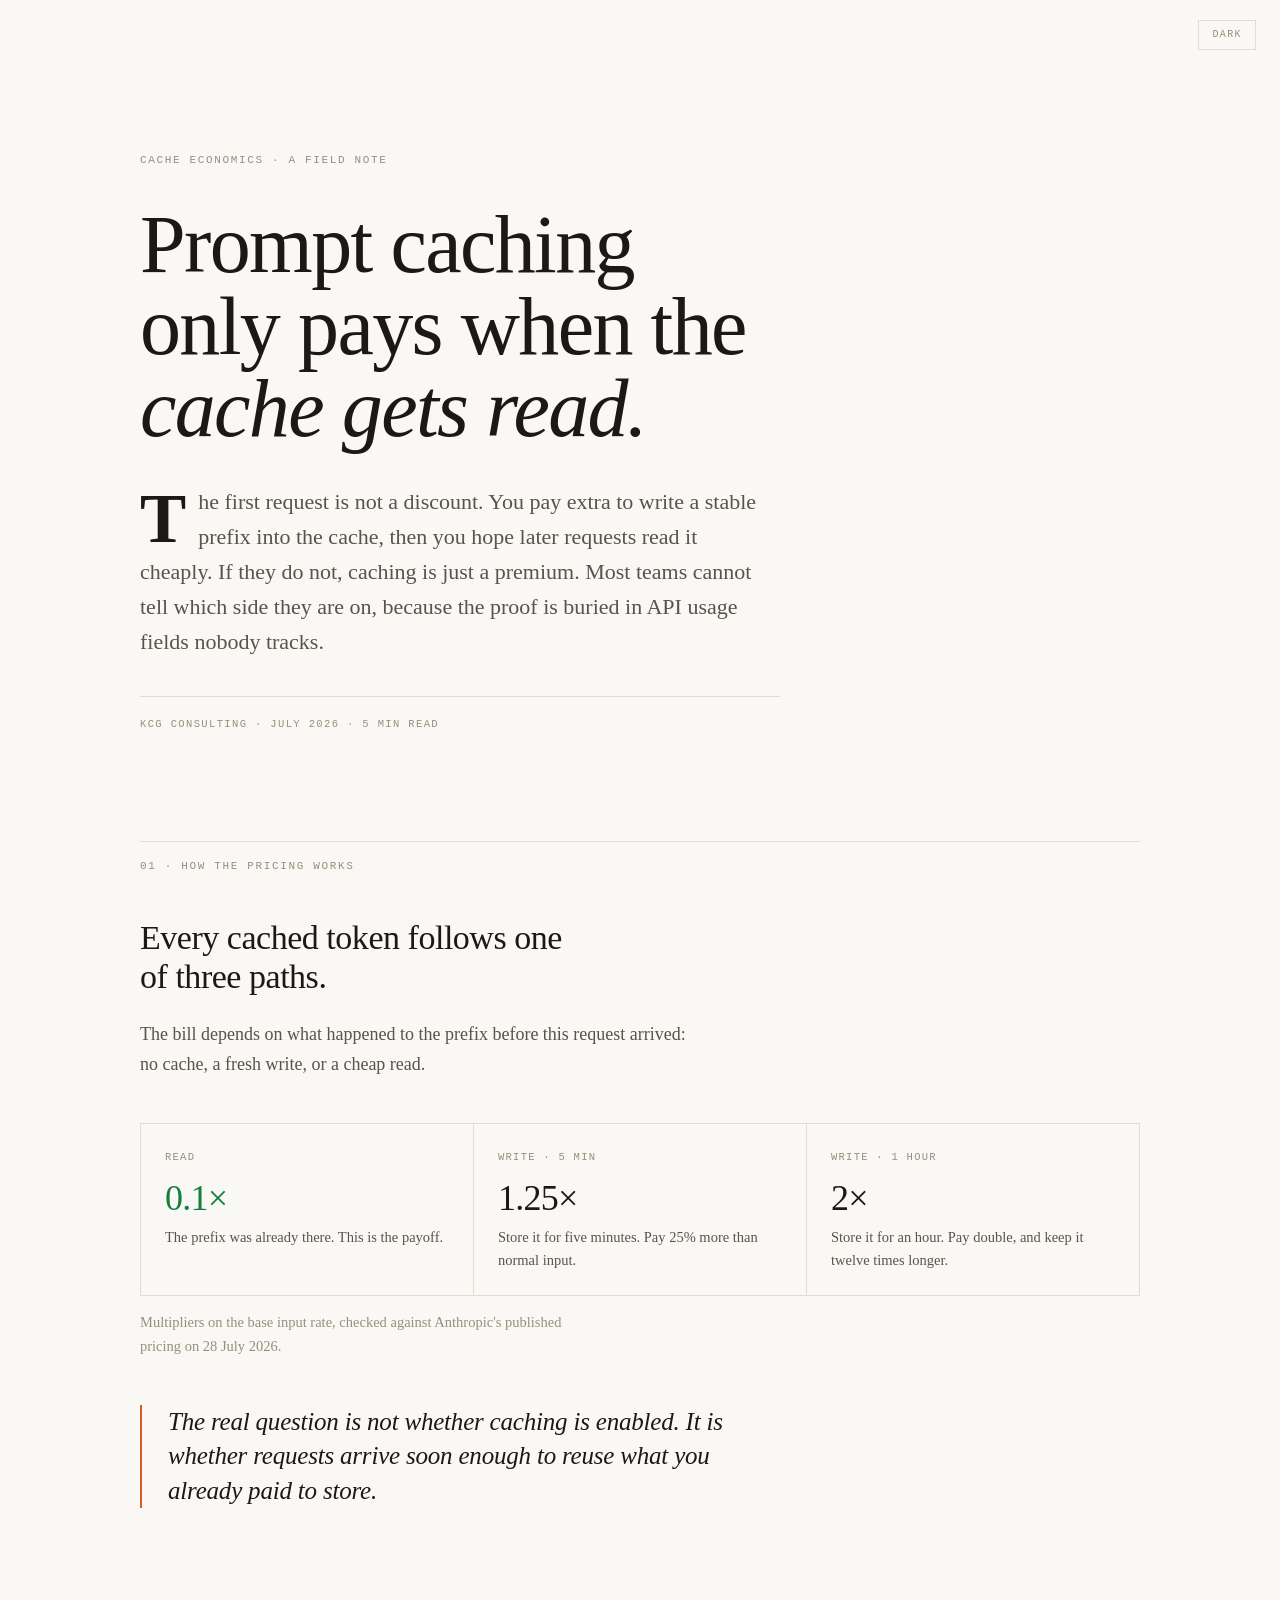
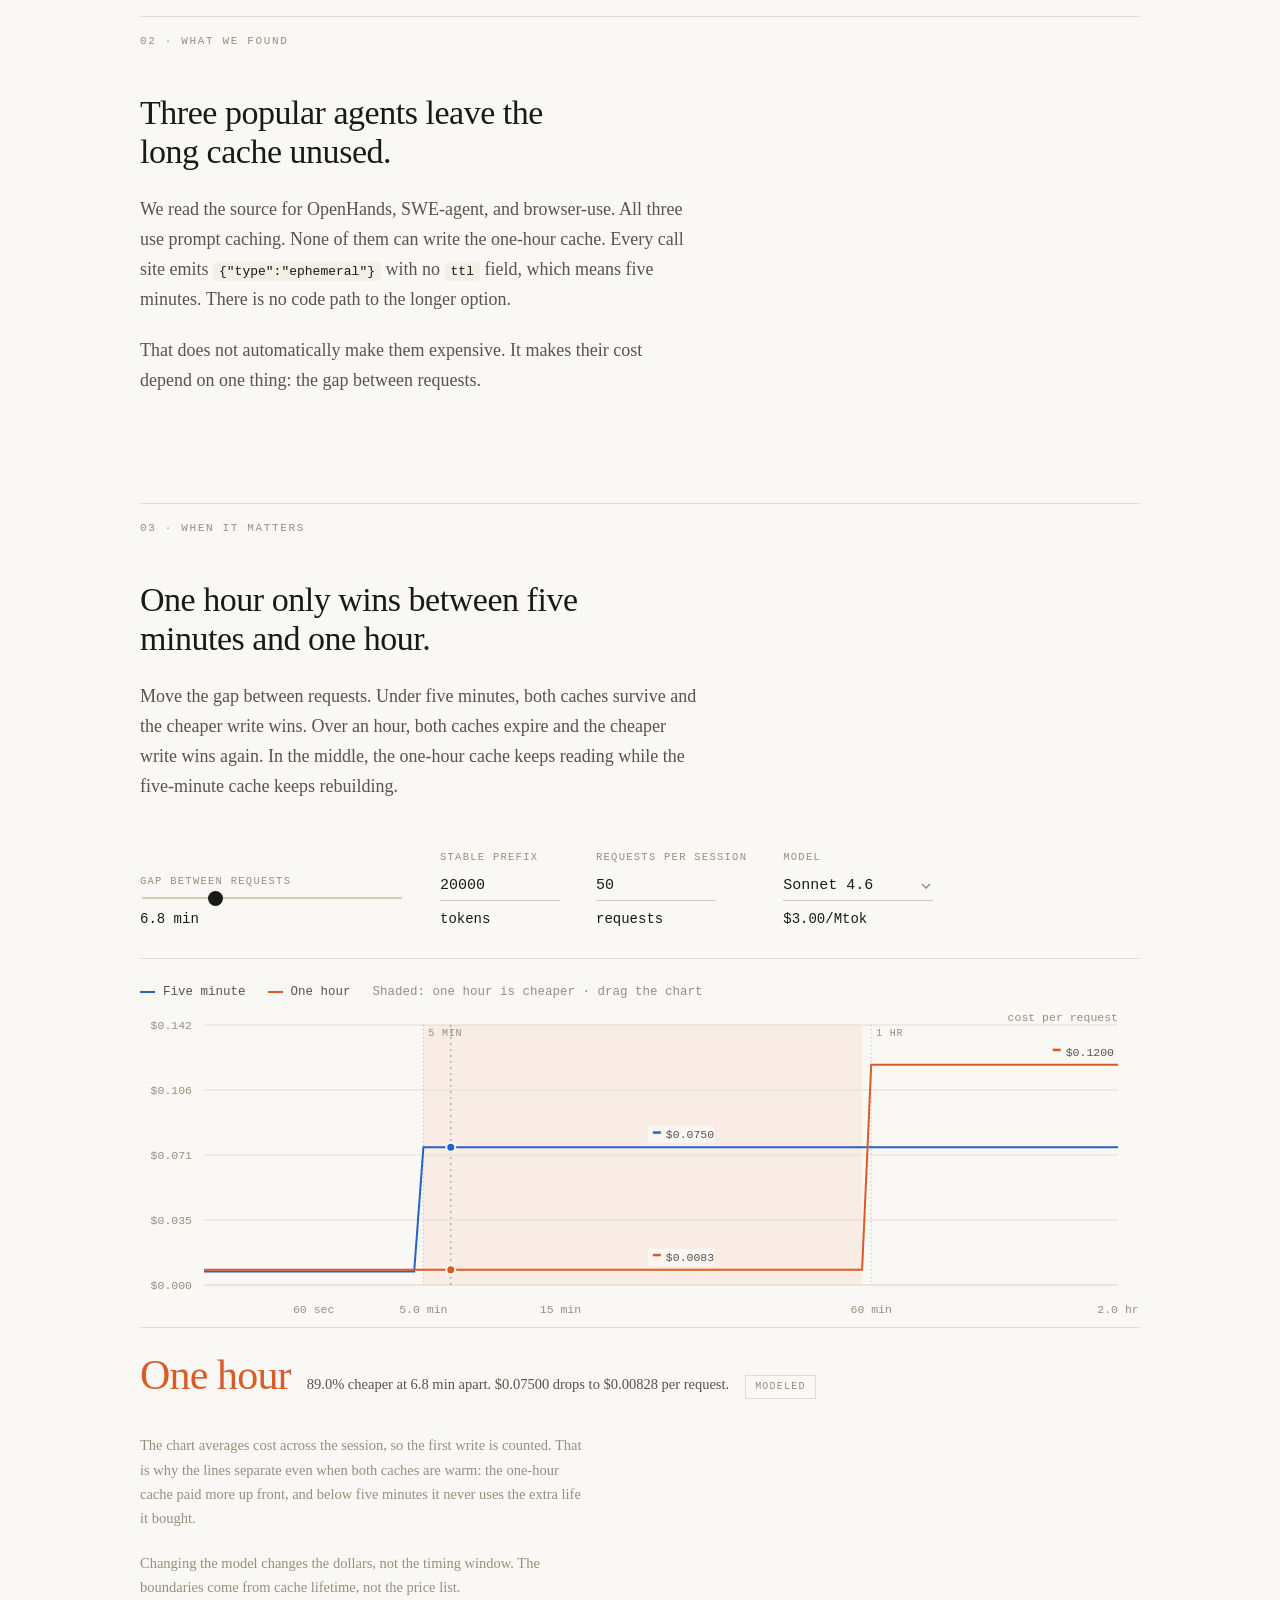
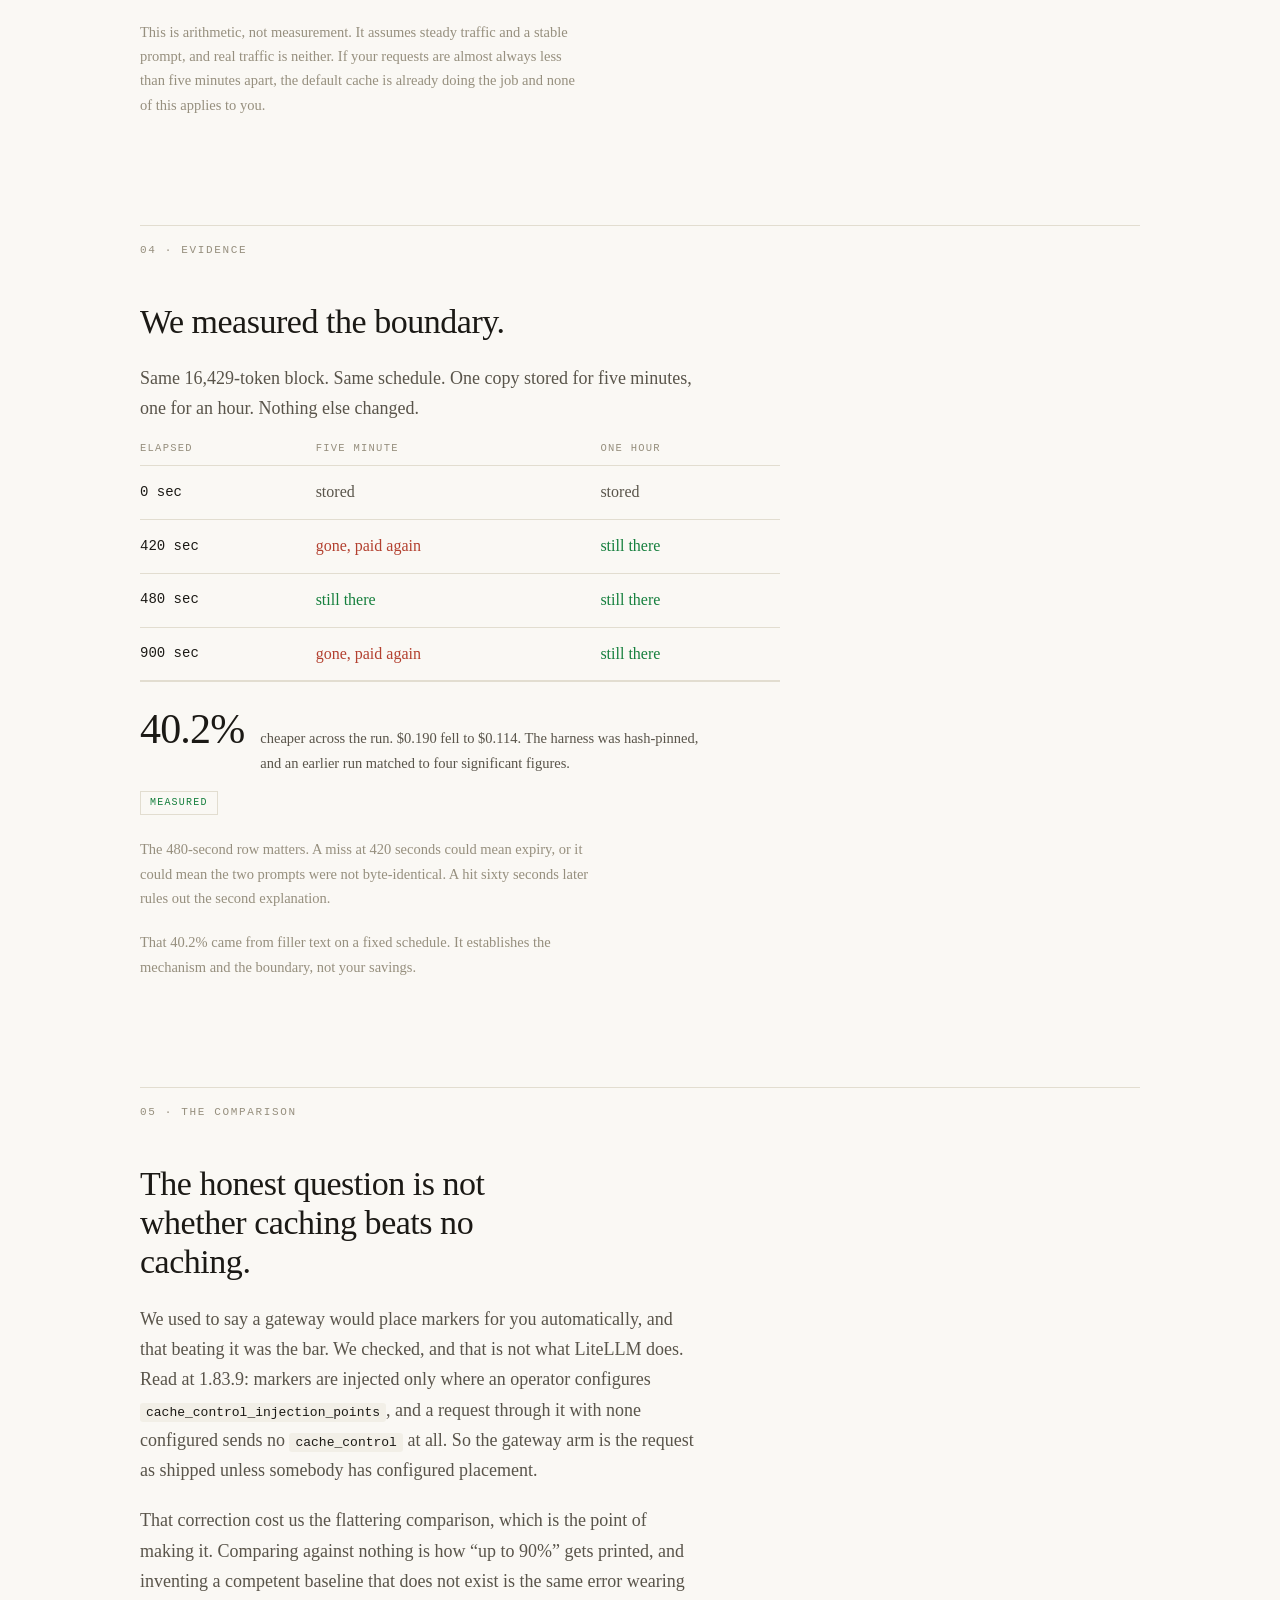
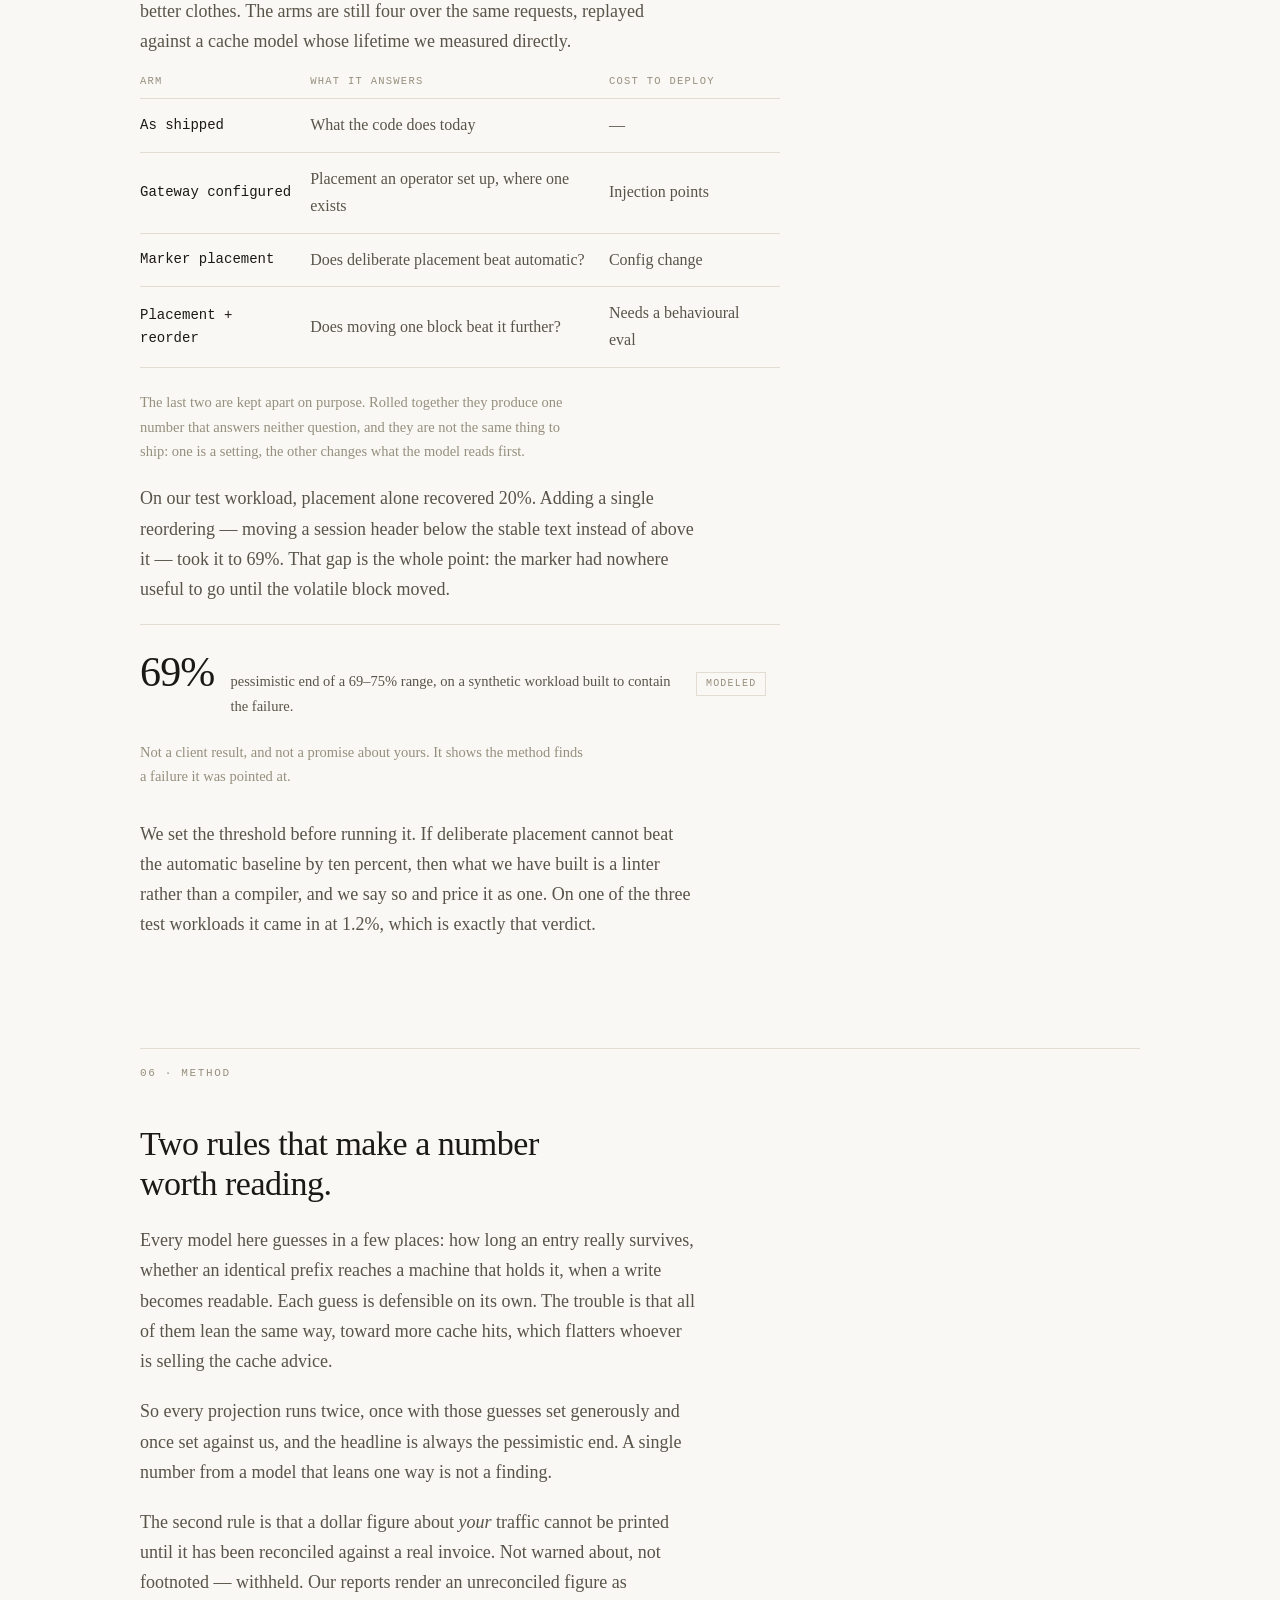
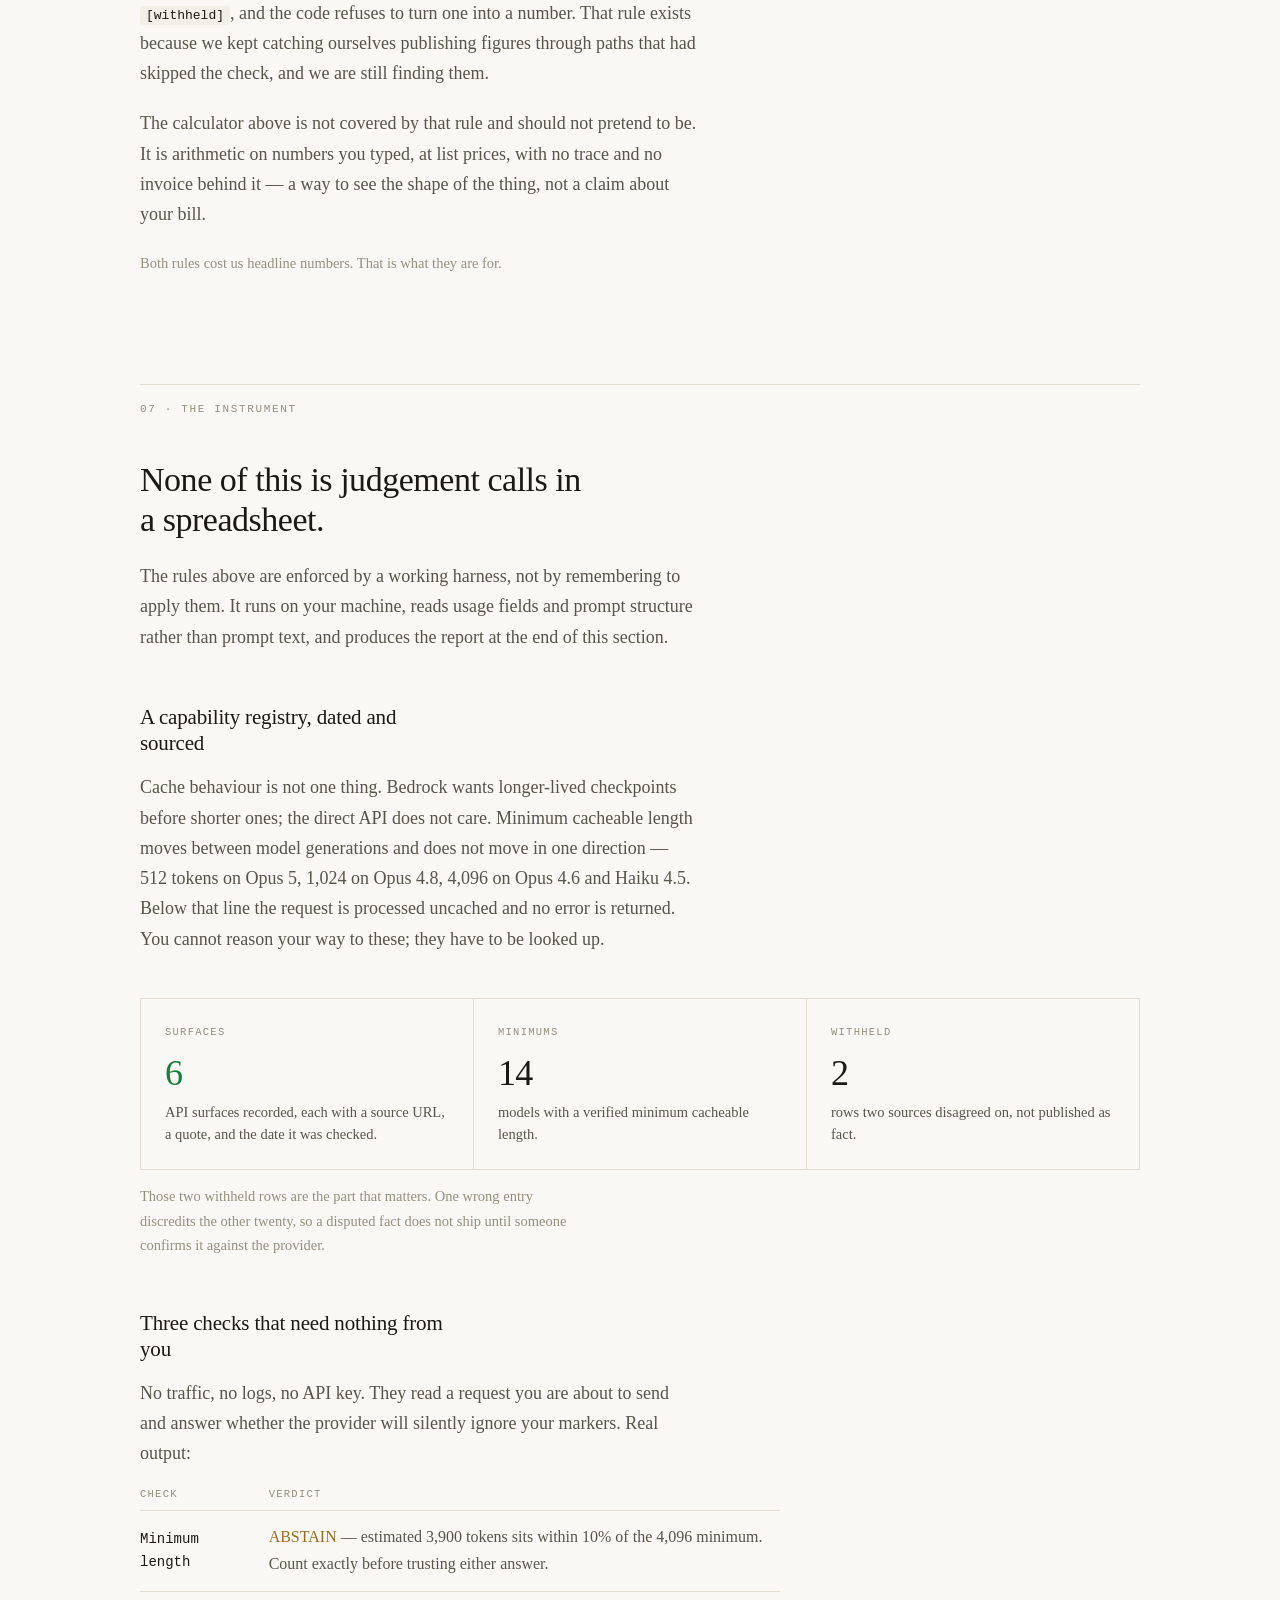
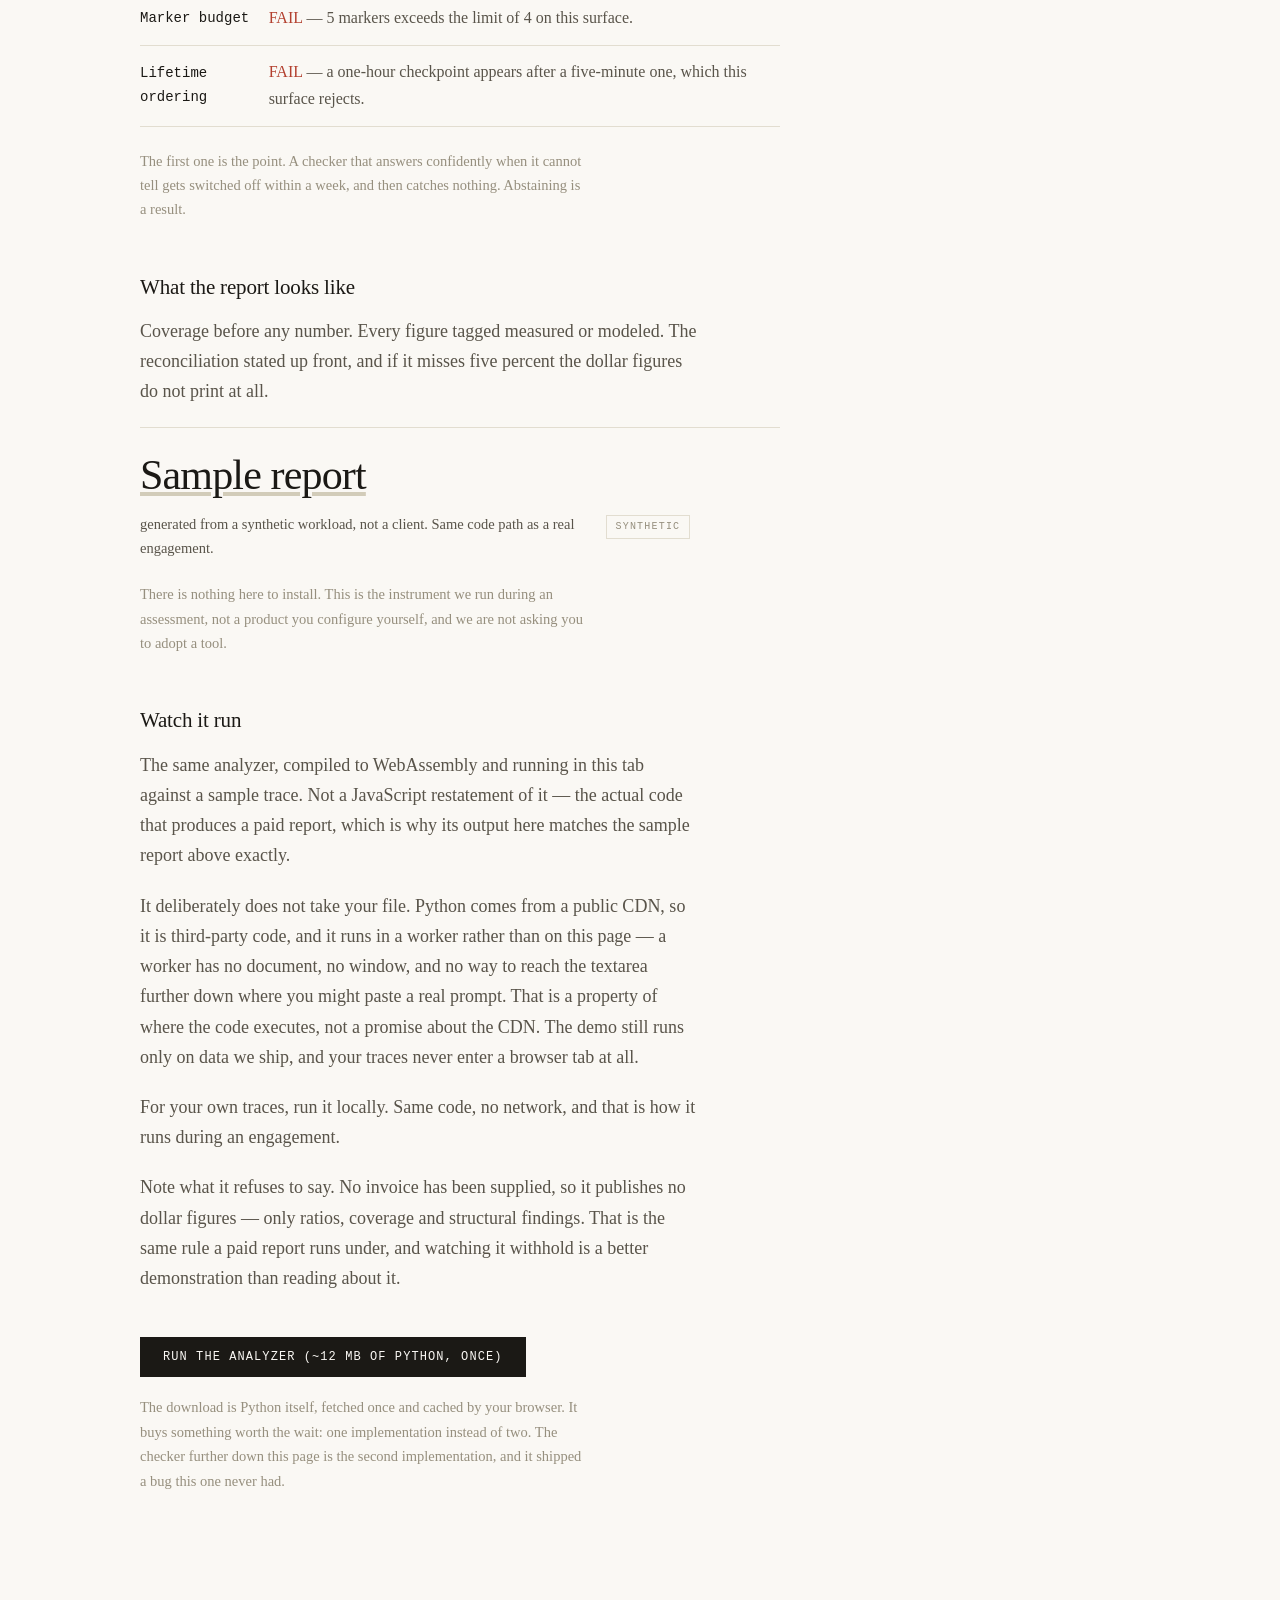
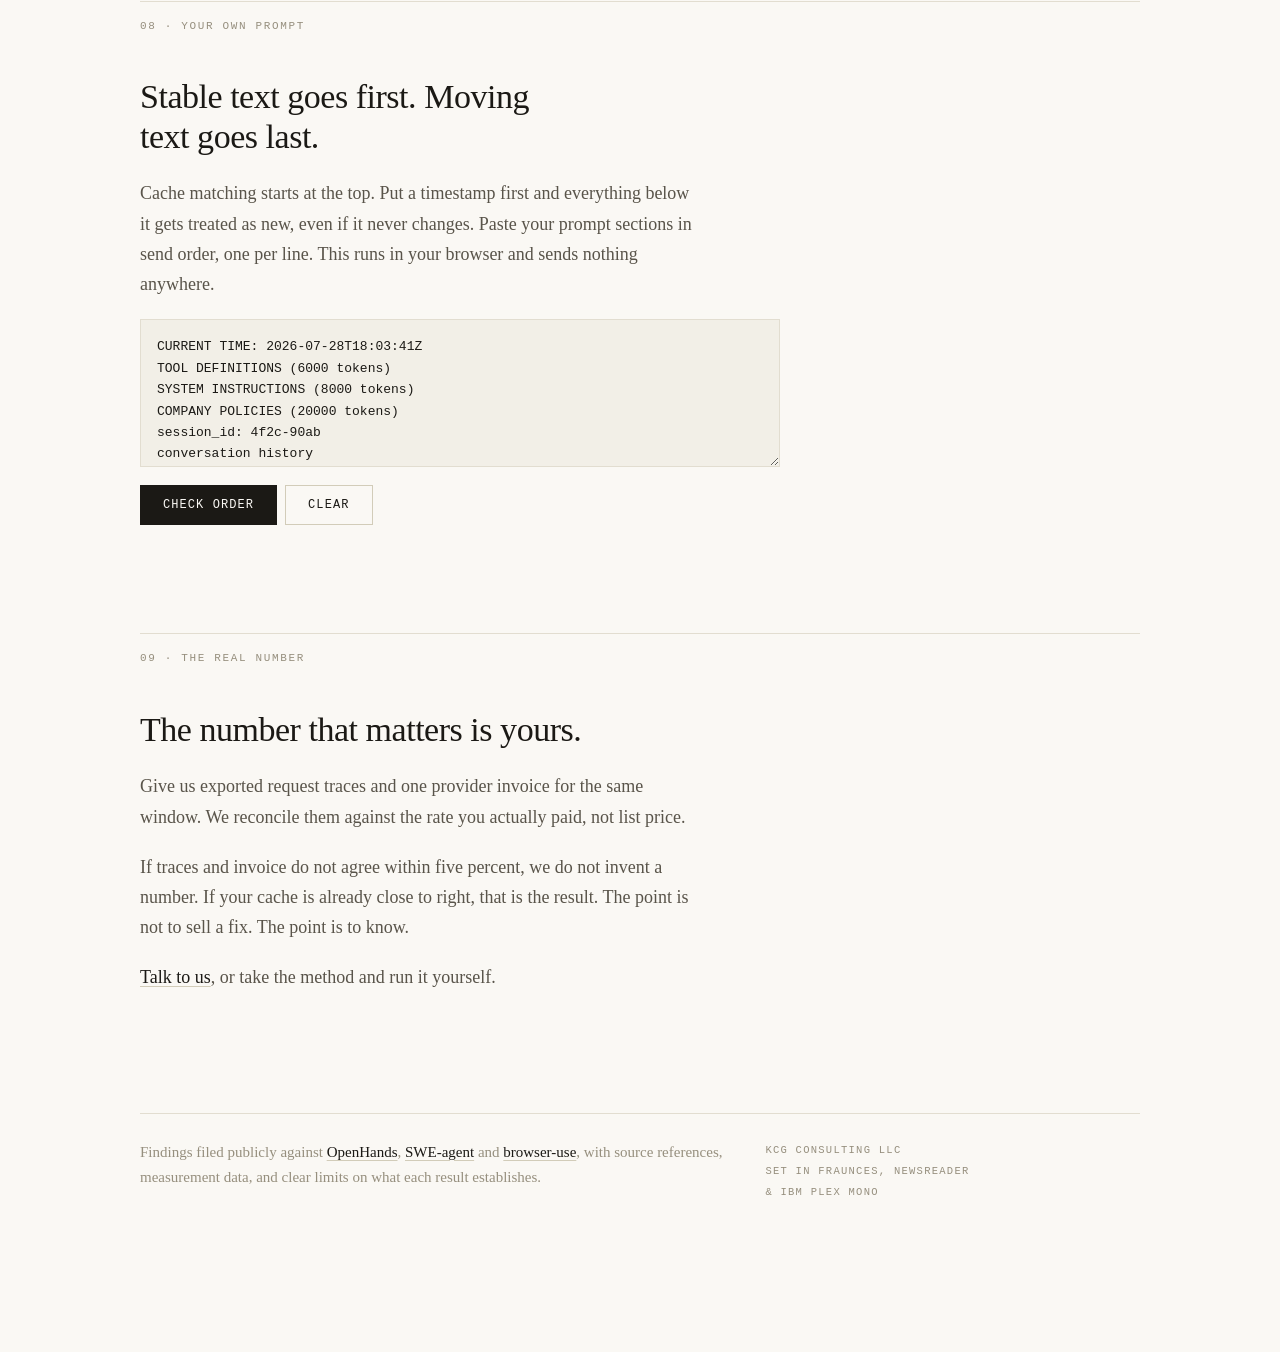
==== commit 47f9e350: "Public claims that had drifted past what the code and evidence support Four corrections, all found b" ====
--- a/web/index.html
+++ b/web/index.html
@@ -373,15 +373,15 @@
 <section class="sec" id="s5">
   <div class="lab">05 &middot; The comparison</div>
   <h2>The honest question is not whether caching beats no caching.</h2>
-  <div class="col"><p>Gateways already place cache markers for you. LiteLLM will put one on the system prompt and one on the newest turn, automatically, from a config flag. Any tool claiming to help has to beat that, not beat an agent with caching switched off. Comparing against nothing is how &ldquo;up to 90%&rdquo; gets printed.</p></div>
-
-  <div class="col"><p>So we built the placement work as four arms over the same requests, replayed against a cache model whose lifetime we measured directly. The agent as it ships. The gateway doing it automatically. Our marker placement. And our placement plus one reordering.</p></div>
+  <div class="col"><p>We used to say a gateway would place markers for you automatically, and that beating it was the bar. We checked, and that is not what LiteLLM does. Read at 1.83.9: markers are injected only where an operator configures <code>cache_control_injection_points</code>, and a request through it with none configured sends no <code>cache_control</code> at all. So the gateway arm is the request as shipped unless somebody has configured placement.</p></div>
+
+  <div class="col"><p>That correction cost us the flattering comparison, which is the point of making it. Comparing against nothing is how &ldquo;up to 90%&rdquo; gets printed, and inventing a competent baseline that does not exist is the same error wearing better clothes. The arms are still four over the same requests, replayed against a cache model whose lifetime we measured directly.</p></div>
 
   <table>
     <thead><tr><th>Arm</th><th>What it answers</th><th>Cost to deploy</th></tr></thead>
     <tbody>
       <tr><td>As shipped</td><td>What the code does today</td><td>&mdash;</td></tr>
-      <tr><td>Gateway automatic</td><td>The baseline worth beating</td><td>One config flag</td></tr>
+      <tr><td>Gateway configured</td><td>Placement an operator set up, where one exists</td><td>Injection points</td></tr>
       <tr><td>Marker placement</td><td>Does deliberate placement beat automatic?</td><td>Config change</td></tr>
       <tr><td>Placement + reorder</td><td>Does moving one block beat it further?</td><td>Needs a behavioural eval</td></tr>
     </tbody>
@@ -408,7 +408,9 @@
 
   <div class="col"><p>So every projection runs twice, once with those guesses set generously and once set against us, and the headline is always the pessimistic end. A single number from a model that leans one way is not a finding.</p></div>
 
-  <div class="col"><p>The second rule is that a dollar figure cannot be printed until it has been reconciled against a real invoice. Not warned about, not footnoted &mdash; withheld. Our own reports render an unreconciled figure as <code>[withheld]</code>, and the code physically refuses to turn one into a number. That rule exists because we kept catching ourselves publishing figures through paths that had skipped the check.</p></div>
+  <div class="col"><p>The second rule is that a dollar figure about <em>your</em> traffic cannot be printed until it has been reconciled against a real invoice. Not warned about, not footnoted &mdash; withheld. Our reports render an unreconciled figure as <code>[withheld]</code>, and the code refuses to turn one into a number. That rule exists because we kept catching ourselves publishing figures through paths that had skipped the check, and we are still finding them.</p></div>
+
+  <div class="col"><p>The calculator above is not covered by that rule and should not pretend to be. It is arithmetic on numbers you typed, at list prices, with no trace and no invoice behind it &mdash; a way to see the shape of the thing, not a claim about your bill.</p></div>
 
   <p class="note" style="margin-top:22px">Both rules cost us headline numbers. That is what they are for.</p>
 </section>
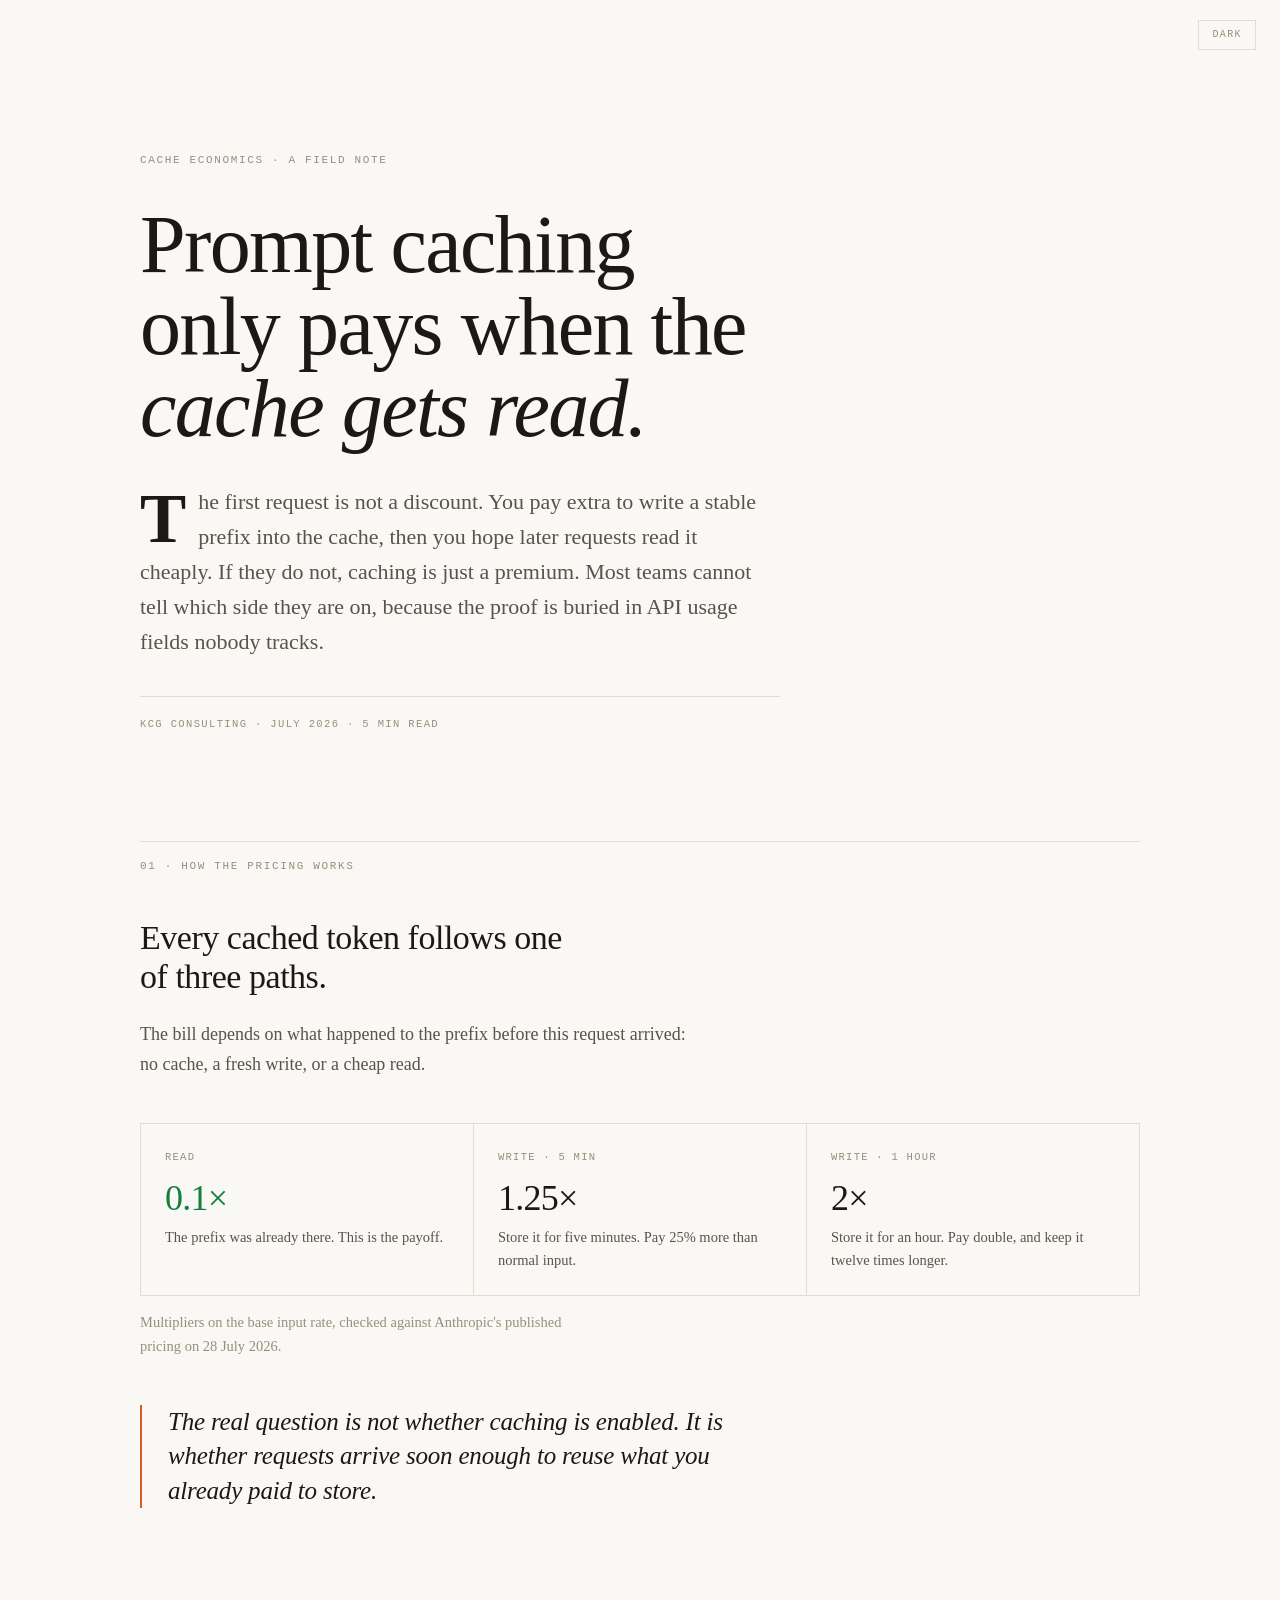
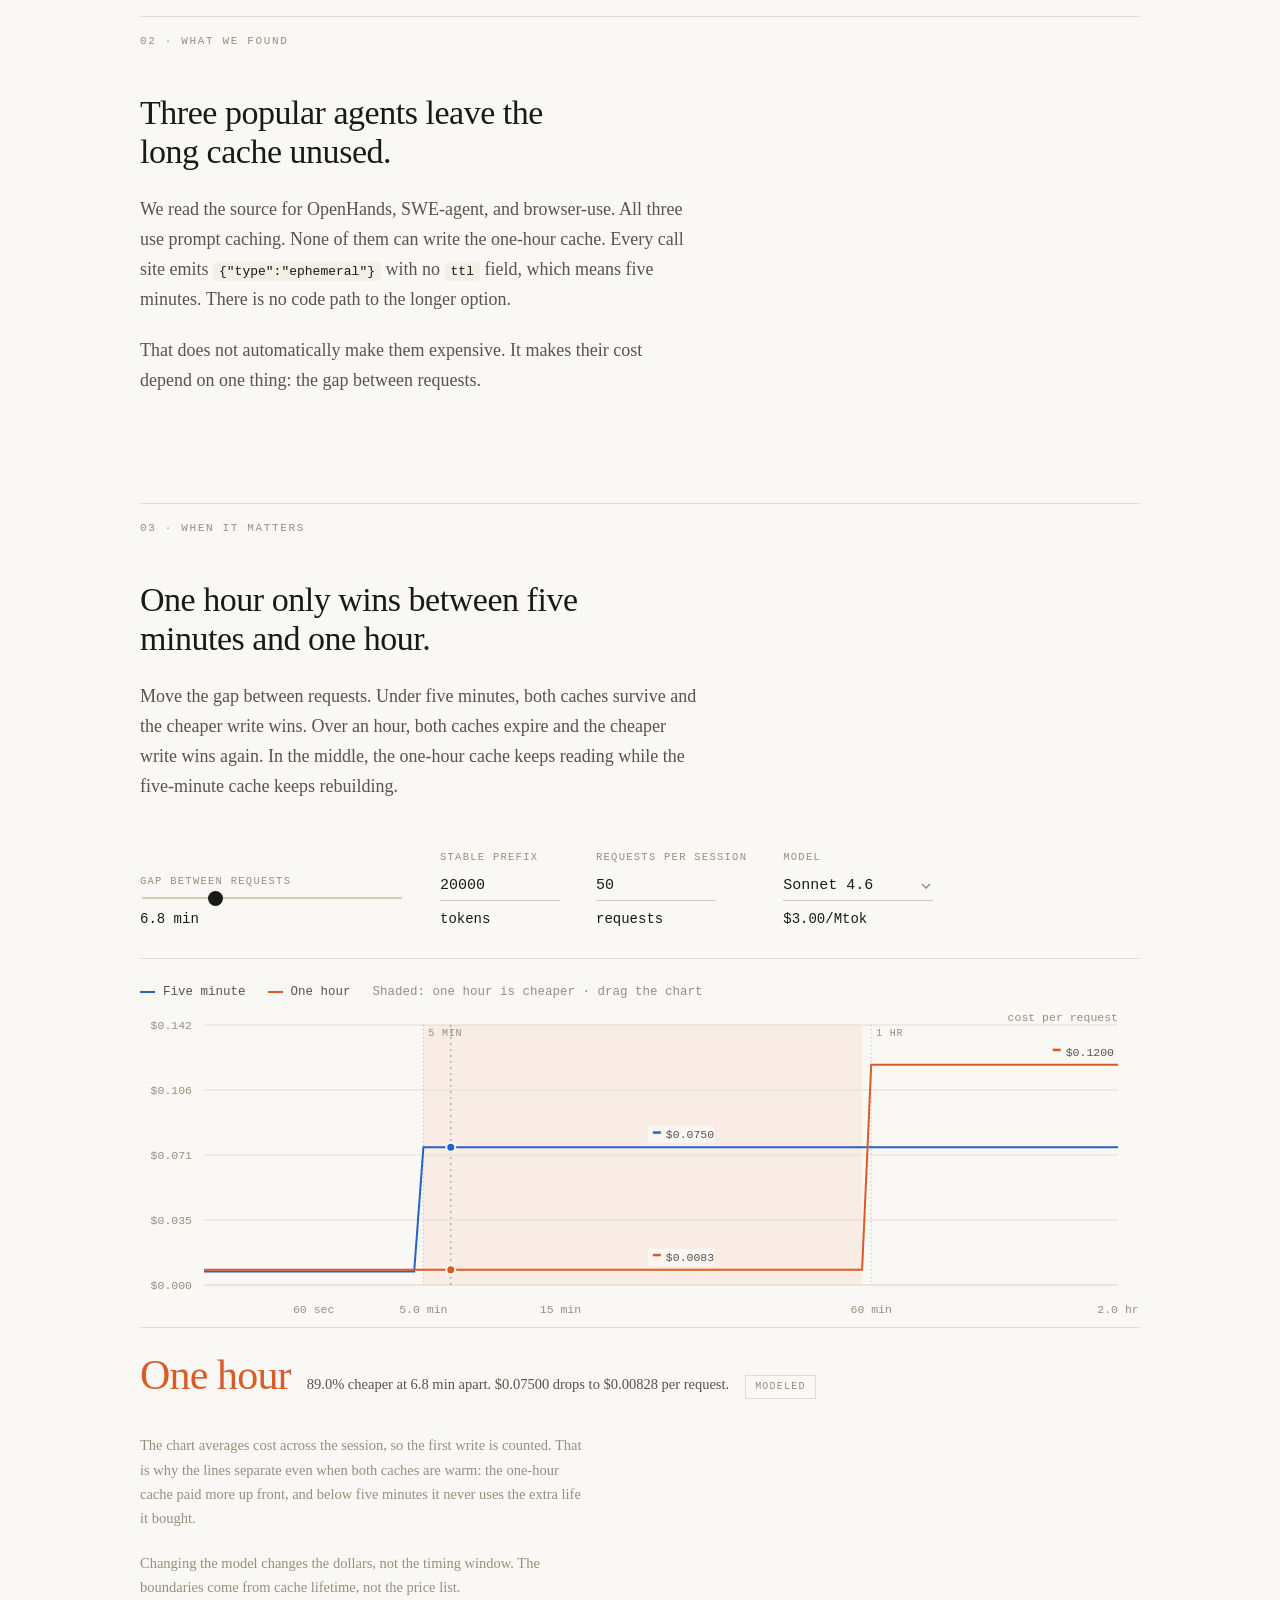
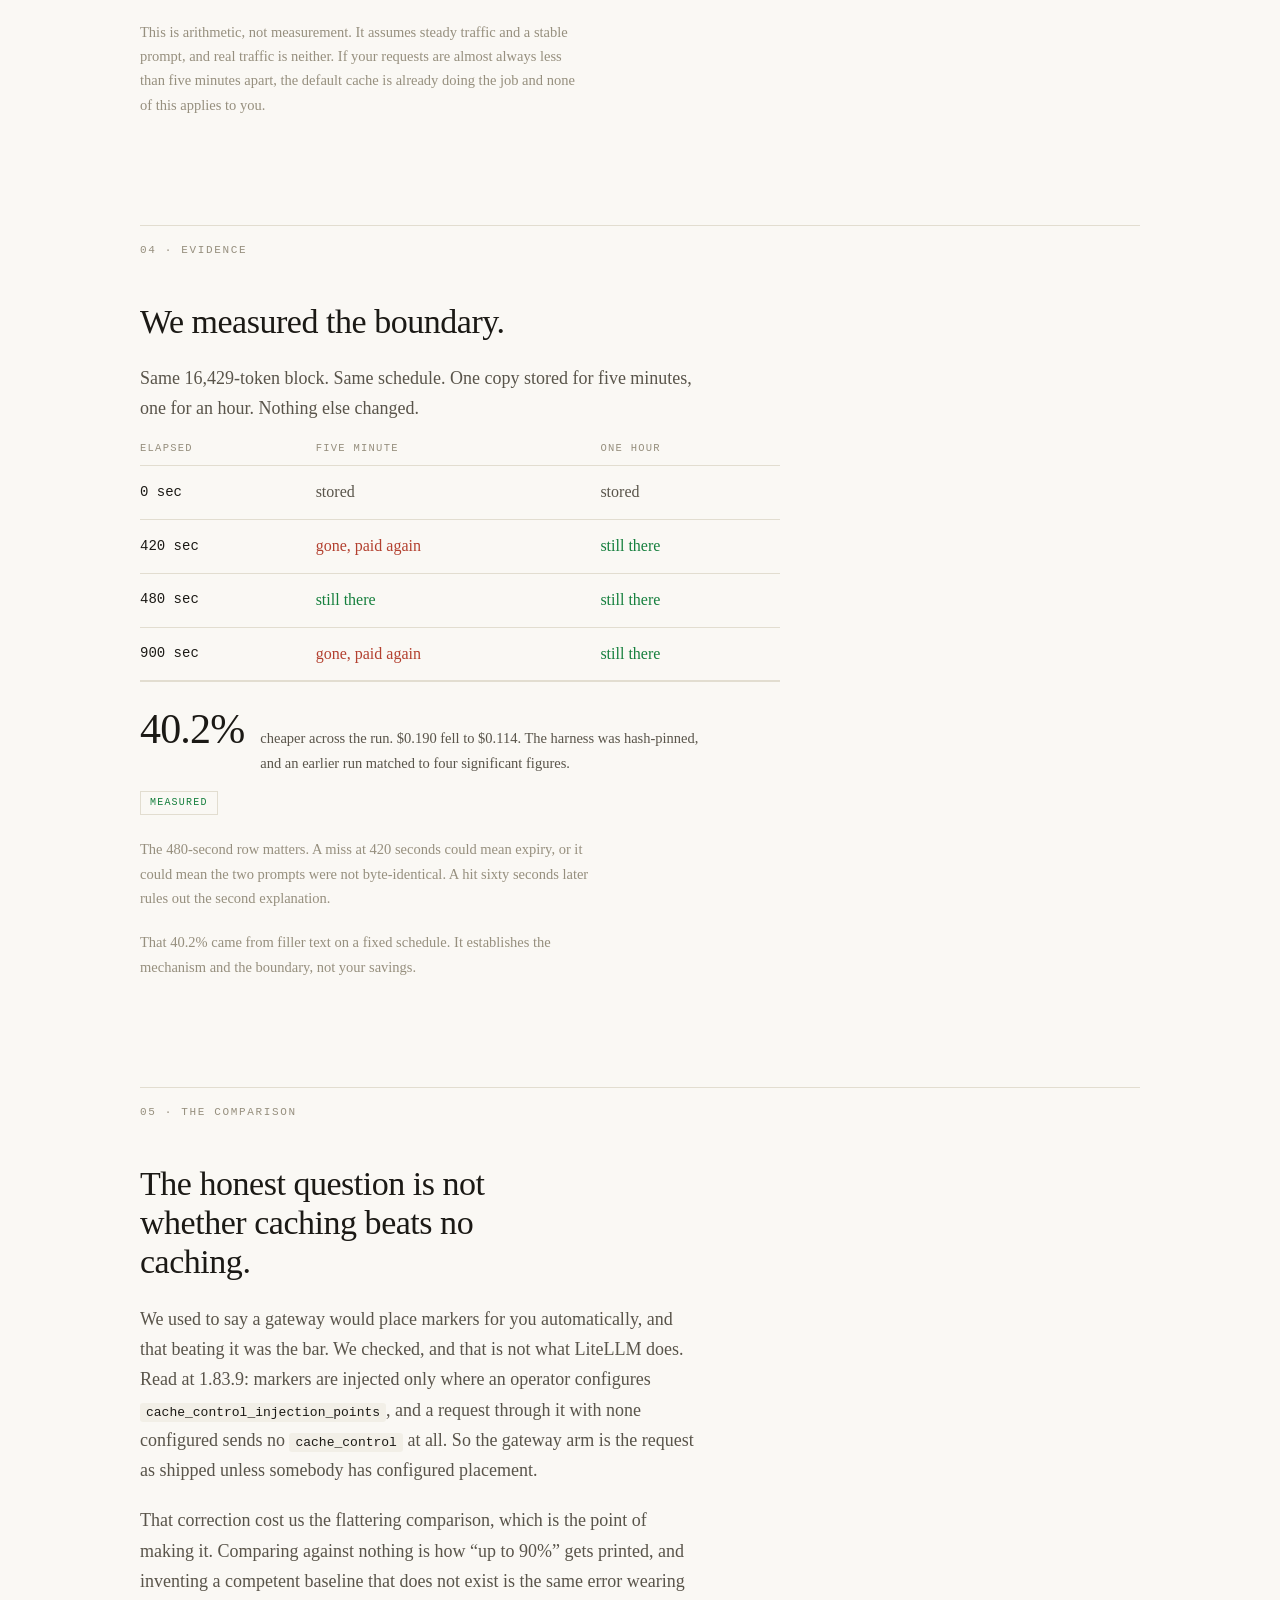
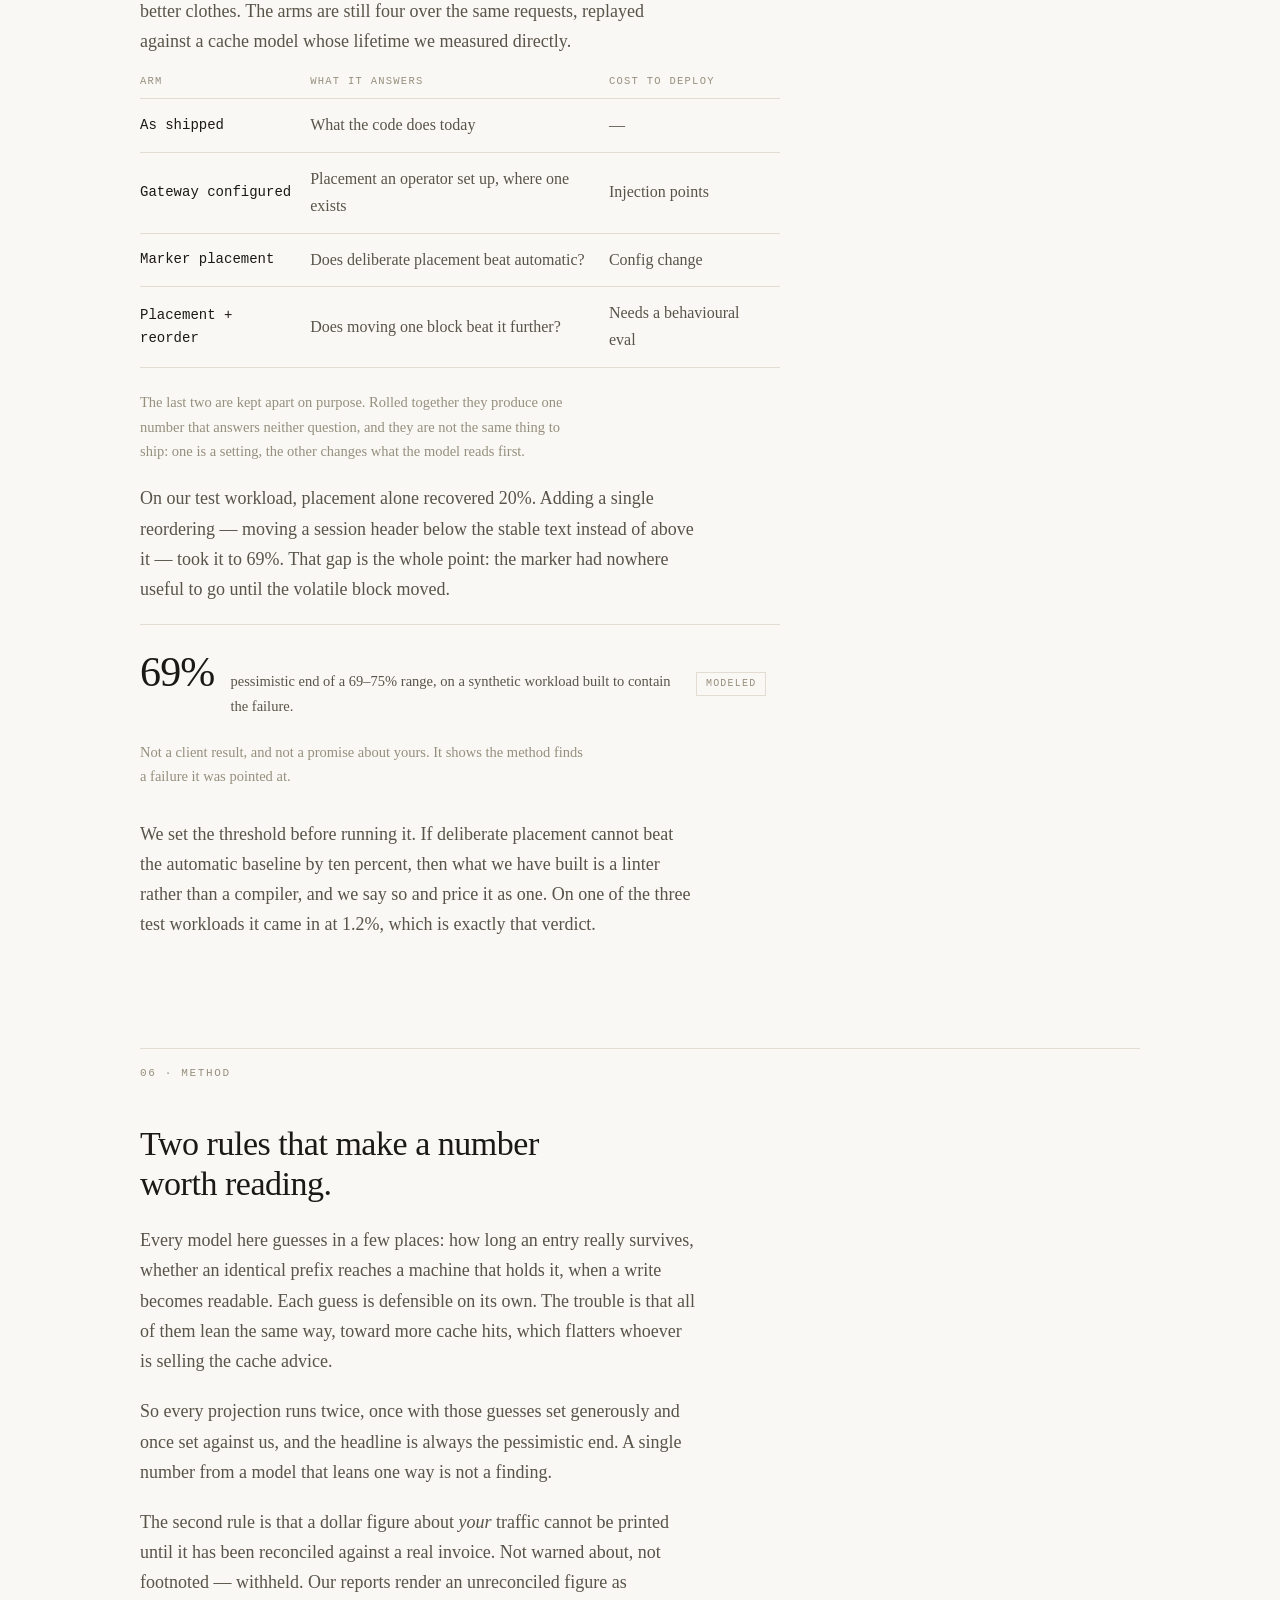
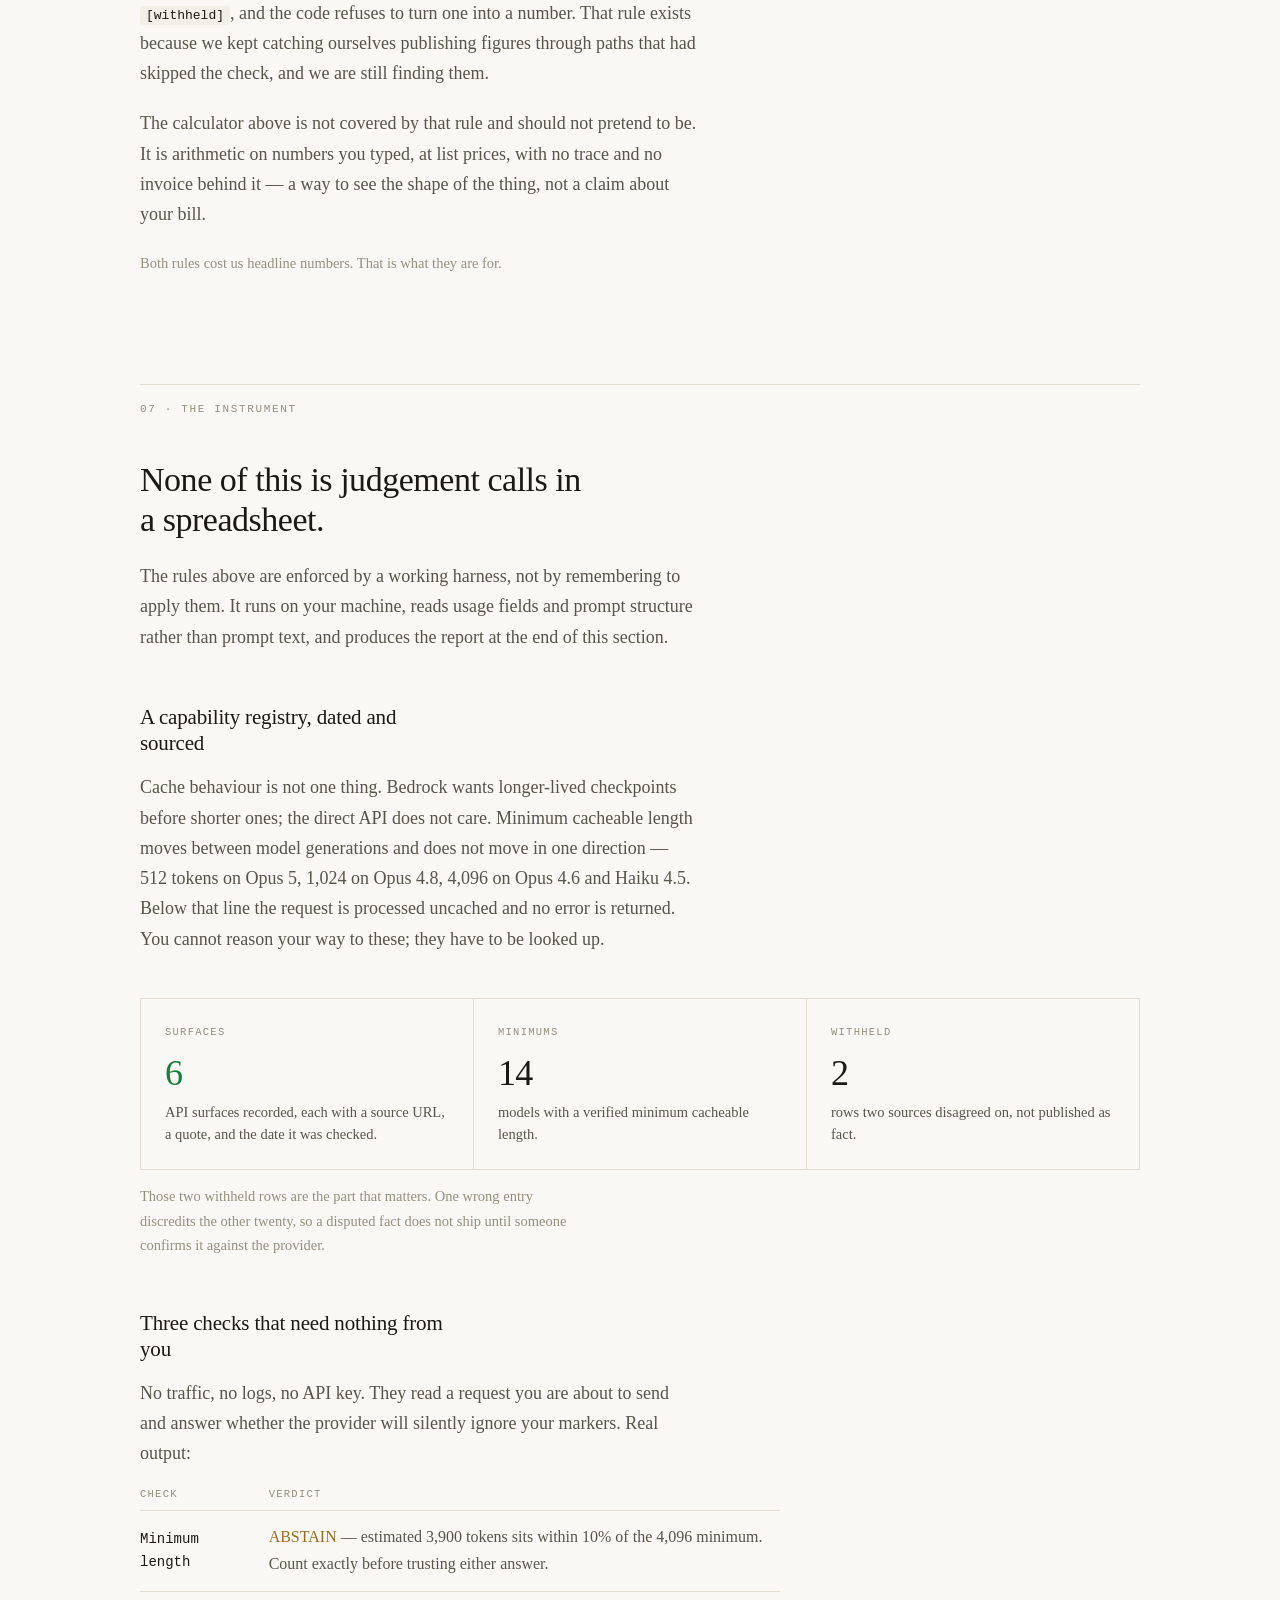
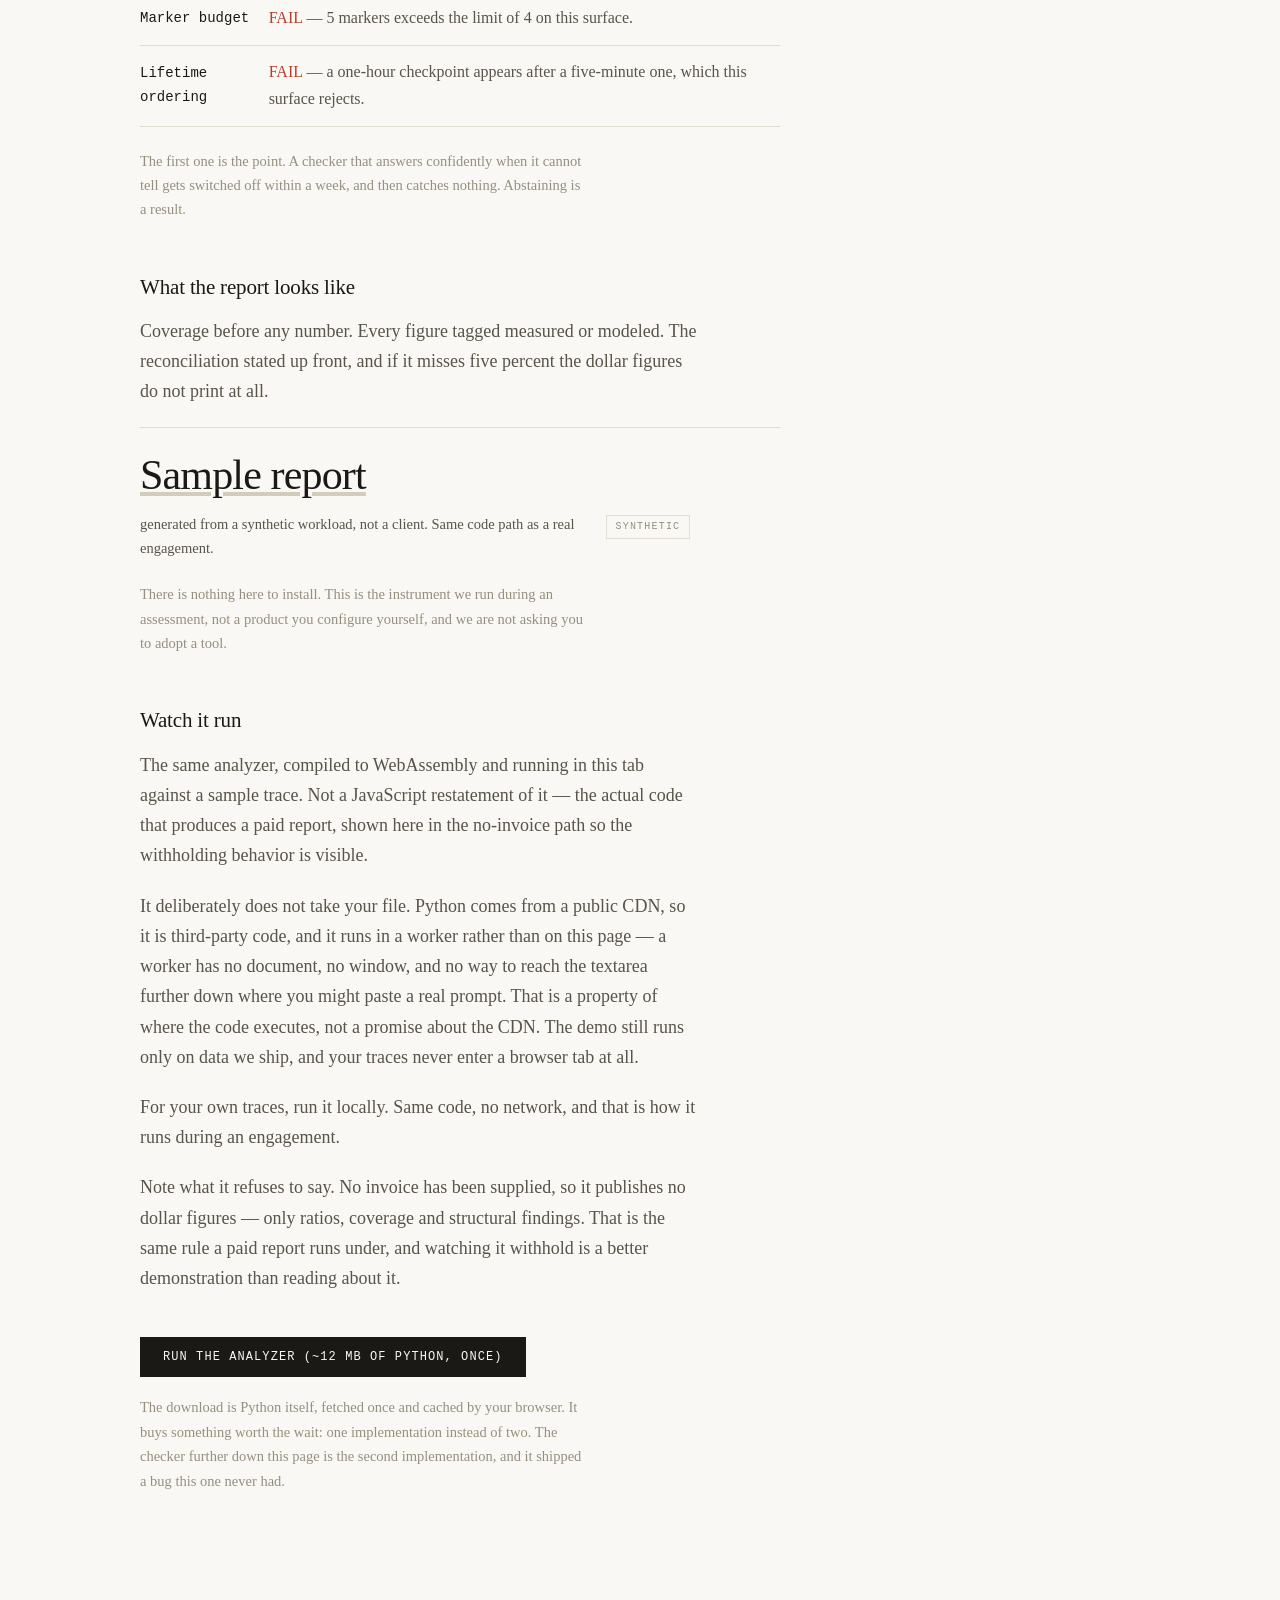
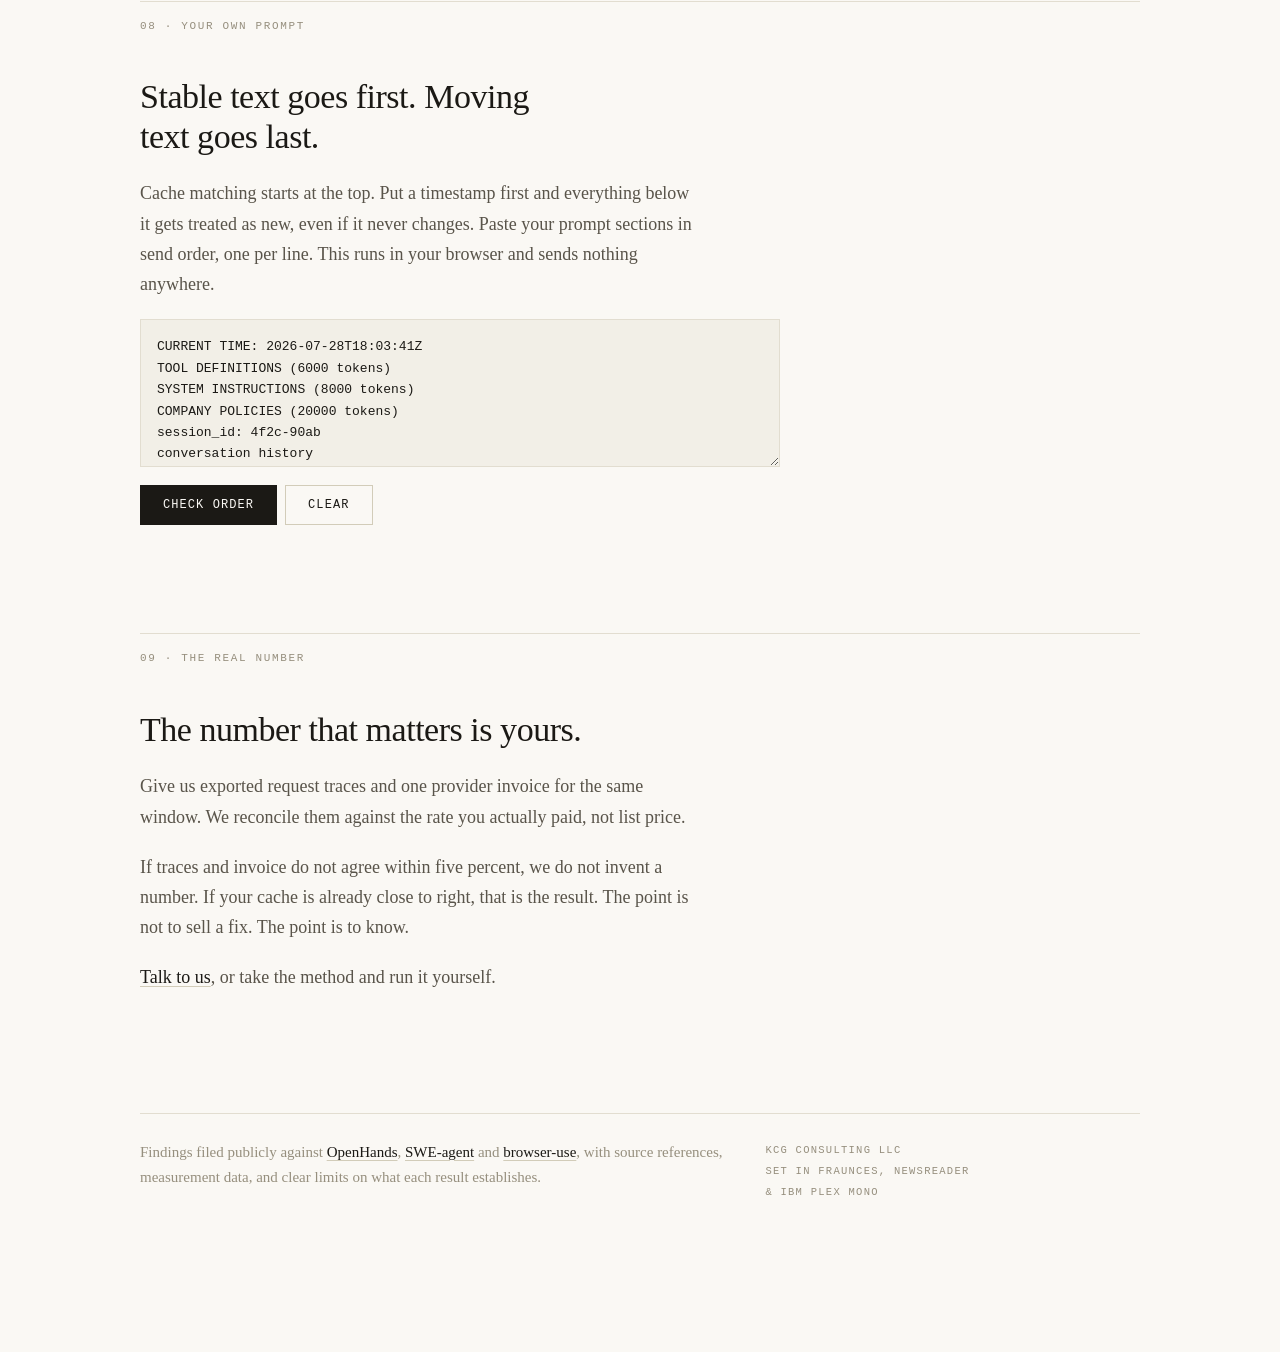
==== commit c5c5b5cb: "Fix six findings from the post-merge review The external review PENDING.md item 11 called for, run a" ====
--- a/web/index.html
+++ b/web/index.html
@@ -459,7 +459,7 @@
   <p class="note" style="margin-top:22px">There is nothing here to install. This is the instrument we run during an assessment, not a product you configure yourself, and we are not asking you to adopt a tool.</p>
 
   <h3>Watch it run</h3>
-  <div class="col"><p>The same analyzer, compiled to WebAssembly and running in this tab against a sample trace. Not a JavaScript restatement of it &mdash; the actual code that produces a paid report, which is why its output here matches the sample report above exactly.</p></div>
+  <div class="col"><p>The same analyzer, compiled to WebAssembly and running in this tab against a sample trace. Not a JavaScript restatement of it &mdash; the actual code that produces a paid report, shown here in the no-invoice path so the withholding behavior is visible.</p></div>
 
   <div class="col"><p>It deliberately does not take your file. Python comes from a public CDN, so it is third-party code, and it runs in a worker rather than on this page &mdash; a worker has no document, no window, and no way to reach the textarea further down where you might paste a real prompt. That is a property of where the code executes, not a promise about the CDN. The demo still runs only on data we ship, and your traces never enter a browser tab at all.</p></div>
 
